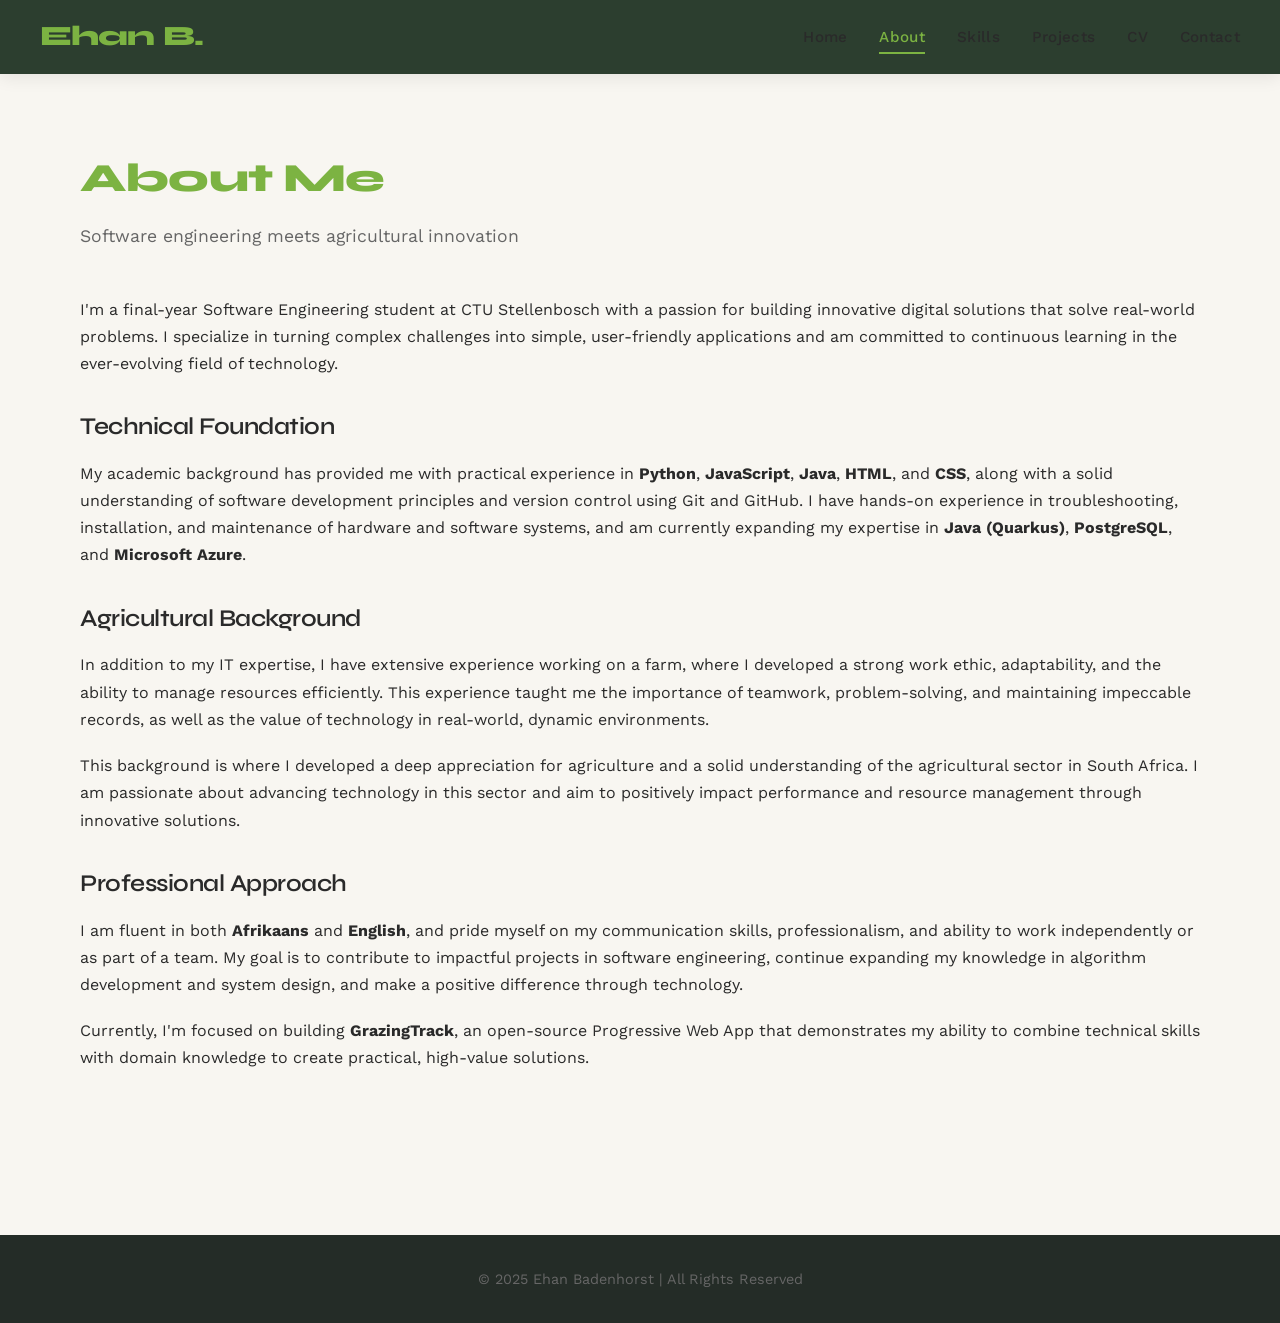
==== about.html @ 73010ee7 "Add files via upload" ====
<!DOCTYPE html>
<html lang="en">

<head>
    <meta charset="UTF-8">
    <meta name="viewport" content="width=device-width, initial-scale=1.0">
    <title>About | Ehan Badenhorst</title>
    <link rel="stylesheet" href="style.css">
</head>

<body>
    <nav>
        <h1>Ehan B.</h1>
        <ul>
            <li><a href="home.html">Home</a></li>
            <li><a href="about.html" class="active">About</a></li>
            <li><a href="skills.html">Skills</a></li>
            <li><a href="projects.html">Projects</a></li>
            <li><a href="cv.html">CV</a></li>
            <li><a href="contact.html">Contact</a></li>
        </ul>
    </nav>

    <section>
        <h2>About Me</h2>
        <p class="section-subtitle">Software engineering meets agricultural innovation</p>

        <p>
            I'm a final-year Software Engineering student at CTU Stellenbosch with a passion for building innovative digital solutions that solve real-world problems. I specialize in turning complex challenges into simple, user-friendly applications and am committed
            to continuous learning in the ever-evolving field of technology.
        </p>

        <h3>Technical Foundation</h3>
        <p>
            My academic background has provided me with practical experience in <strong>Python</strong>, <strong>JavaScript</strong>, <strong>Java</strong>, <strong>HTML</strong>, and <strong>CSS</strong>, along with a solid understanding of software
            development principles and version control using Git and GitHub. I have hands-on experience in troubleshooting, installation, and maintenance of hardware and software systems, and am currently expanding my expertise in <strong>Java (Quarkus)</strong>,
            <strong>PostgreSQL</strong>, and <strong>Microsoft Azure</strong>.
        </p>

        <h3>Agricultural Background</h3>
        <p>
            In addition to my IT expertise, I have extensive experience working on a farm, where I developed a strong work ethic, adaptability, and the ability to manage resources efficiently. This experience taught me the importance of teamwork, problem-solving,
            and maintaining impeccable records, as well as the value of technology in real-world, dynamic environments.
        </p>

        <p>
            This background is where I developed a deep appreciation for agriculture and a solid understanding of the agricultural sector in South Africa. I am passionate about advancing technology in this sector and aim to positively impact performance and resource
            management through innovative solutions.
        </p>

        <h3>Professional Approach</h3>
        <p>
            I am fluent in both <strong>Afrikaans</strong> and <strong>English</strong>, and pride myself on my communication skills, professionalism, and ability to work independently or as part of a team. My goal is to contribute to impactful projects
            in software engineering, continue expanding my knowledge in algorithm development and system design, and make a positive difference through technology.
        </p>

        <p>
            Currently, I'm focused on building <strong>GrazingTrack</strong>, an open-source Progressive Web App that demonstrates my ability to combine technical skills with domain knowledge to create practical, high-value solutions.
        </p>
    </section>

    <footer>
        &copy; 2025 Ehan Badenhorst | All Rights Reserved
    </footer>
    <script src="features.js"></script>
</body>

</html>
---- style.css ----
/* Import Distinctive Google Fonts */

@import url('https://fonts.googleapis.com/css2?family=Syne:wght@400;600;700;800&family=Work+Sans:wght@300;400;500;600&display=swap');

/* -------------------------
   Theme variables - Enhanced
   ------------------------- */

:root {
    /* Light Theme - Agricultural/Earthy Sophistication */
    --bg-color: #f8f6f1;
    --bg-secondary: #ebe8df;
    --text-color: #2a2a2a;
    --text-muted: #666666;
    --accent-color: #7cb342;
    --accent-hover: #689f38;
    --accent-light: #aed581;
    --card-bg: #ffffff;
    --card-border: #e0ddd4;
    --nav-bg: #2c3e2f;
    --footer-bg: #242c27;
    --shadow-sm: 0 2px 8px rgba(0, 0, 0, 0.06);
    --shadow-md: 0 4px 16px rgba(0, 0, 0, 0.08);
    --shadow-lg: 0 8px 32px rgba(0, 0, 0, 0.12);
    --transition-speed: 0.3s;
    --border-radius: 12px;
}


/* Dark Mode Variables */

body.dark-theme {
    --bg-color: #0f1410;
    --bg-secondary: #1a1f1c;
    --text-color: #e8e8e8;
    --text-muted: #a0a0a0;
    --accent-color: #7cb342;
    --accent-hover: #8bc34a;
    --accent-light: #558b2f;
    --card-bg: #1e251f;
    --card-border: #2a332c;
    --nav-bg: #131713;
    --footer-bg: #0d0f0d;
    --shadow-sm: 0 2px 8px rgba(0, 0, 0, 0.3);
    --shadow-md: 0 4px 16px rgba(0, 0, 0, 0.4);
    --shadow-lg: 0 8px 32px rgba(0, 0, 0, 0.5);
}


/* -------------------------
   Base layout
   ------------------------- */

* {
    margin: 0;
    padding: 0;
    box-sizing: border-box;
}

body {
    background-color: var(--bg-color);
    color: var(--text-color);
    line-height: 1.7;
    font-family: 'Work Sans', -apple-system, BlinkMacSystemFont, sans-serif;
    transition: background-color var(--transition-speed) ease, color var(--transition-speed) ease;
    overflow-x: hidden;
    font-size: 16px;
    -webkit-font-smoothing: antialiased;
    -moz-osx-font-smoothing: grayscale;
}


/* -------------------------
   Typography Hierarchy
   ------------------------- */

h1,
h2,
h3,
h4,
h5,
h6 {
    font-family: 'Syne', sans-serif;
    font-weight: 700;
    line-height: 1.2;
    letter-spacing: -0.02em;
}

h2 {
    color: var(--accent-color);
    margin-bottom: 0.5em;
    font-size: 2.5rem;
    font-weight: 800;
}

h3 {
    color: var(--text-color);
    margin-bottom: 0.75em;
    margin-top: 1.5em;
    font-size: 1.5rem;
    font-weight: 600;
}

.section-subtitle {
    color: var(--text-muted);
    font-size: 1.1rem;
    margin-bottom: 2.5em;
    font-weight: 400;
}


/* -------------------------
   Navbar - Desktop
   ------------------------- */

nav {
    background: var(--nav-bg);
    padding: 1.25rem 2.5rem;
    display: flex;
    justify-content: space-between;
    align-items: center;
    position: sticky;
    top: 0;
    z-index: 1000;
    transition: all var(--transition-speed) ease;
    box-shadow: var(--shadow-md);
    backdrop-filter: blur(10px);
}

nav h1 {
    color: var(--accent-color);
    font-size: 1.75rem;
    font-weight: 800;
    animation: slideInLeft 0.6s ease;
    letter-spacing: -0.03em;
}

nav ul {
    list-style: none;
    display: flex;
    gap: 2rem;
    animation: slideInRight 0.6s ease;
}

nav ul li a {
    color: var(--text-color);
    text-decoration: none;
    font-weight: 500;
    position: relative;
    transition: color var(--transition-speed) ease;
    padding: 0.5rem 0;
    font-size: 0.95rem;
    letter-spacing: 0.02em;
}

nav ul li a::after {
    content: '';
    position: absolute;
    bottom: 0;
    left: 50%;
    width: 0;
    height: 2px;
    background: var(--accent-color);
    transition: width 0.3s ease, left 0.3s ease;
}

nav ul li a:hover::after,
nav ul li a.active::after {
    width: 100%;
    left: 0;
}

nav ul li a:hover,
nav ul li a.active {
    color: var(--accent-color);
}


/* -------------------------
   Mobile Nav Scroll Hide
   ------------------------- */

nav {
    transition: transform 0.3s ease, opacity 0.3s ease, background var(--transition-speed) ease;
}

nav.nav-hidden {
    transform: translateY(-100%);
    opacity: 0;
    pointer-events: none;
}

@media (min-width: 769px) {
    nav.nav-hidden {
        transform: translateY(0);
        opacity: 1;
        pointer-events: all;
    }
}


/* -------------------------
   Theme Toggle Button
   ------------------------- */

.theme-toggle {
    background: var(--accent-color);
    color: white;
    border: none;
    padding: 0.65rem 1.25rem;
    border-radius: 50px;
    cursor: pointer;
    font-weight: 600;
    transition: all var(--transition-speed) ease;
    margin-left: 2rem;
    display: flex;
    align-items: center;
    gap: 0.5rem;
    font-family: 'Work Sans', sans-serif;
    font-size: 0.9rem;
    box-shadow: var(--shadow-sm);
}

.theme-toggle:hover {
    transform: translateY(-2px);
    box-shadow: var(--shadow-md);
    background: var(--accent-hover);
}


/* -------------------------
   Page sections
   ------------------------- */

section {
    padding: 5rem 2.5rem;
    max-width: 1200px;
    margin: auto;
    animation: fadeInUp 0.8s ease;
}

section p {
    margin-bottom: 1.2em;
    animation: fadeIn 0.8s ease;
    color: var(--text-color);
}


/* -------------------------
   Buttons - Enhanced
   ------------------------- */

.btn {
    display: inline-block;
    padding: 0.8rem 1.75rem;
    background: var(--accent-color);
    color: white;
    border-radius: var(--border-radius);
    text-decoration: none;
    transition: all var(--transition-speed) ease;
    margin-right: 0.75rem;
    margin-top: 0.75rem;
    font-weight: 600;
    font-family: 'Work Sans', sans-serif;
    font-size: 0.95rem;
    border: 2px solid transparent;
    box-shadow: var(--shadow-sm);
}

.btn:hover {
    transform: translateY(-3px);
    background: var(--accent-hover);
    box-shadow: var(--shadow-md);
}

.btn-primary {
    background: var(--accent-color);
    color: white;
}

.btn-secondary {
    background: transparent;
    color: var(--accent-color);
    border: 2px solid var(--accent-color);
}

.btn-secondary:hover {
    background: var(--accent-color);
    color: white;
}


/* -------------------------
   Project Filters - Enhanced
   ------------------------- */

.project-filters {
    display: flex;
    gap: 0.75rem;
    flex-wrap: wrap;
    margin-bottom: 3rem;
    animation: fadeIn 0.6s ease;
}

.filter-btn {
    padding: 0.65rem 1.5rem;
    background: var(--card-bg);
    color: var(--text-color);
    border: 2px solid var(--card-border);
    border-radius: 50px;
    cursor: pointer;
    font-weight: 500;
    transition: all var(--transition-speed) ease;
    font-family: 'Work Sans', sans-serif;
    font-size: 0.9rem;
}

.filter-btn:hover {
    border-color: var(--accent-color);
    transform: translateY(-2px);
    box-shadow: var(--shadow-sm);
}

.filter-btn.active {
    background: var(--accent-color);
    color: white;
    border-color: var(--accent-color);
}


/* -------------------------
   Project Cards - Premium Design
   ------------------------- */

.projects {
    display: grid;
    grid-template-columns: repeat(auto-fit, minmax(320px, 1fr));
    gap: 2rem;
}

.card {
    background: var(--card-bg);
    padding: 2rem;
    border-radius: var(--border-radius);
    transition: all var(--transition-speed) ease;
    animation: fadeInUp 0.6s ease;
    animation-fill-mode: both;
    border: 1px solid var(--card-border);
    box-shadow: var(--shadow-sm);
    position: relative;
    overflow: hidden;
}

.card::before {
    content: '';
    position: absolute;
    top: 0;
    left: 0;
    width: 100%;
    height: 4px;
    background: linear-gradient(90deg, var(--accent-color), var(--accent-light));
    transform: scaleX(0);
    transform-origin: left;
    transition: transform var(--transition-speed) ease;
}

.card:hover::before {
    transform: scaleX(1);
}

.card:nth-child(1) {
    animation-delay: 0.1s;
}

.card:nth-child(2) {
    animation-delay: 0.2s;
}

.card:nth-child(3) {
    animation-delay: 0.3s;
}

.card:nth-child(4) {
    animation-delay: 0.4s;
}

.card:hover {
    transform: translateY(-8px);
    box-shadow: var(--shadow-lg);
    border-color: var(--accent-color);
}

.card.hidden {
    display: none;
}

.card h3 {
    margin-top: 0.5rem;
    margin-bottom: 0.5rem;
    font-size: 1.5rem;
}

.card p {
    margin-bottom: 0.75rem;
    line-height: 1.6;
}


/* -------------------------
   Featured Project Card
   ------------------------- */

.featured-card {
    grid-column: 1 / -1;
    background: linear-gradient(135deg, var(--card-bg) 0%, var(--bg-secondary) 100%);
    border: 2px solid var(--accent-color);
    padding: 2.5rem;
    box-shadow: var(--shadow-lg);
}

.featured-card::before {
    background: linear-gradient(90deg, var(--accent-color), var(--accent-hover));
    height: 6px;
    transform: scaleX(1);
}

.featured-badge {
    display: inline-block;
    background: var(--accent-color);
    color: white;
    padding: 0.5rem 1rem;
    border-radius: 50px;
    font-size: 0.85rem;
    font-weight: 600;
    margin-bottom: 1rem;
    letter-spacing: 0.05em;
}

.project-subtitle {
    color: var(--text-muted);
    font-size: 1.1rem;
    font-style: italic;
    margin-bottom: 1rem;
}

.tech-stack {
    display: flex;
    flex-wrap: wrap;
    gap: 0.5rem;
    margin: 1.25rem 0;
}

.tech-tag {
    background: var(--bg-secondary);
    color: var(--text-color);
    padding: 0.4rem 0.9rem;
    border-radius: 6px;
    font-size: 0.85rem;
    font-weight: 500;
    border: 1px solid var(--card-border);
}

.key-feature {
    background: var(--bg-secondary);
    padding: 1rem;
    border-radius: 8px;
    border-left: 4px solid var(--accent-color);
    margin: 1.25rem 0;
}

.project-links {
    display: flex;
    gap: 1rem;
    margin-top: 1.5rem;
    flex-wrap: wrap;
}


/* -------------------------
   CV & Profile - Enhanced
   ------------------------- */

.cv-img {
    max-width: 100%;
    height: auto;
    border: 1px solid var(--card-border);
    border-radius: var(--border-radius);
    transition: transform var(--transition-speed) ease;
    box-shadow: var(--shadow-md);
}

.cv-img:hover {
    transform: scale(1.02);
    box-shadow: var(--shadow-lg);
}

.intro-container {
    display: flex;
    align-items: flex-start;
    gap: 3rem;
    flex-wrap: wrap;
    animation: fadeInUp 0.8s ease;
}

.profile-pic {
    width: 240px;
    height: 240px;
    object-fit: cover;
    border-radius: 20px;
    box-shadow: var(--shadow-lg);
    border: 4px solid var(--accent-color);
    background: var(--bg-secondary);
    margin-bottom: 1rem;
    transition: all var(--transition-speed) ease;
    animation: fadeIn 1s ease;
}

.profile-pic:hover {
    transform: scale(1.05) rotate(-2deg);
    box-shadow: var(--shadow-lg);
}

.intro-text {
    flex: 1 1 400px;
    min-width: 300px;
}

.intro-text h2 {
    margin-bottom: 0.5rem;
}


/* -------------------------
   Skills List - Enhanced
   ------------------------- */

section ul {
    list-style: none;
    padding-left: 0;
}

section ul li {
    padding: 1rem 1.25rem;
    margin: 0.75rem 0;
    background: var(--card-bg);
    border-radius: var(--border-radius);
    transition: all var(--transition-speed) ease;
    animation: fadeInLeft 0.6s ease;
    animation-fill-mode: both;
    border-left: 4px solid transparent;
    border: 1px solid var(--card-border);
    box-shadow: var(--shadow-sm);
}

section ul li:nth-child(1) {
    animation-delay: 0.1s;
}

section ul li:nth-child(2) {
    animation-delay: 0.15s;
}

section ul li:nth-child(3) {
    animation-delay: 0.2s;
}

section ul li:nth-child(4) {
    animation-delay: 0.25s;
}

section ul li:nth-child(5) {
    animation-delay: 0.3s;
}

section ul li:hover {
    transform: translateX(10px);
    border-left-color: var(--accent-color);
    box-shadow: var(--shadow-md);
}


/* -------------------------
   Contact Page Styles
   ------------------------- */

.contact-info {
    background: var(--card-bg);
    padding: 2rem;
    border-radius: var(--border-radius);
    margin-bottom: 2rem;
    border: 1px solid var(--card-border);
    box-shadow: var(--shadow-sm);
}

.contact-info p {
    margin-bottom: 1rem;
    font-size: 1.05rem;
}

.contact-info a {
    color: var(--accent-color);
    text-decoration: none;
    transition: color var(--transition-speed) ease;
}

.contact-info a:hover {
    color: var(--accent-hover);
    text-decoration: underline;
}

.contact-form {
    background: var(--card-bg);
    padding: 2.5rem;
    border-radius: var(--border-radius);
    box-shadow: var(--shadow-md);
    max-width: 600px;
    margin: 0 auto;
    border: 1px solid var(--card-border);
}

.contact-form input[type="text"],
.contact-form input[type="email"],
.contact-form textarea {
    width: 100%;
    padding: 1rem;
    margin-bottom: 1.25rem;
    border: 2px solid var(--card-border);
    border-radius: 8px;
    font-size: 1rem;
    font-family: 'Work Sans', sans-serif;
    background: var(--bg-color);
    color: var(--text-color);
    transition: border-color var(--transition-speed) ease, box-shadow var(--transition-speed) ease;
    box-sizing: border-box;
}

.contact-form input[type="text"]:focus,
.contact-form input[type="email"]:focus,
.contact-form textarea:focus {
    border-color: var(--accent-color);
    outline: none;
    box-shadow: 0 0 0 3px rgba(124, 179, 66, 0.1);
}

.contact-form textarea {
    min-height: 150px;
    resize: vertical;
}

.contact-form button.btn {
    width: 100%;
    margin: 0;
    padding: 1rem;
    font-size: 1.05rem;
    cursor: pointer;
}


/* -------------------------
   Footer - Enhanced
   ------------------------- */

footer {
    text-align: center;
    padding: 2rem;
    background: var(--footer-bg);
    margin-top: 4rem;
    font-size: 0.9rem;
    transition: background var(--transition-speed) ease;
    color: var(--text-muted);
}


/* -------------------------
   Animations
   ------------------------- */

@keyframes fadeIn {
    from {
        opacity: 0;
    }
    to {
        opacity: 1;
    }
}

@keyframes fadeInUp {
    from {
        opacity: 0;
        transform: translateY(30px);
    }
    to {
        opacity: 1;
        transform: translateY(0);
    }
}

@keyframes fadeInLeft {
    from {
        opacity: 0;
        transform: translateX(-20px);
    }
    to {
        opacity: 1;
        transform: translateX(0);
    }
}

@keyframes slideInLeft {
    from {
        opacity: 0;
        transform: translateX(-50px);
    }
    to {
        opacity: 1;
        transform: translateX(0);
    }
}

@keyframes slideInRight {
    from {
        opacity: 0;
        transform: translateX(50px);
    }
    to {
        opacity: 1;
        transform: translateX(0);
    }
}

.scroll-reveal {
    opacity: 0;
    transform: translateY(30px);
    transition: opacity 0.6s ease, transform 0.6s ease;
}

.scroll-reveal.revealed {
    opacity: 1;
    transform: translateY(0);
}


/* -------------------------
   MOBILE RESPONSIVE
   ------------------------- */

@media (max-width: 768px) {
    /* Typography adjustments */
    h2 {
        font-size: 2rem;
    }
    h3 {
        font-size: 1.3rem;
    }
    /* Navigation - Stack vertically, compact */
    nav {
        flex-direction: column;
        gap: 1rem;
        padding: 1rem 1.5rem;
    }
    nav h1 {
        font-size: 1.5rem;
    }
    nav ul {
        flex-direction: column;
        gap: 0.5rem;
        text-align: center;
        width: 100%;
    }
    nav ul li a {
        font-size: 0.9rem;
        padding: 0.65rem 1rem;
        display: block;
    }
    .theme-toggle {
        margin-left: 0;
        font-size: 0.85rem;
        padding: 0.6rem 1.2rem;
    }
    /* Content adjustments */
    section {
        padding: 3rem 1.5rem;
    }
    .intro-container {
        flex-direction: column;
        align-items: center;
        text-align: center;
        gap: 2rem;
    }
    .profile-pic {
        width: 200px;
        height: 200px;
        margin-bottom: 1.5rem;
    }
    .intro-text {
        min-width: 0;
    }
    /* Project filters wrap better */
    .project-filters {
        justify-content: center;
        gap: 0.5rem;
    }
    .filter-btn {
        font-size: 0.85rem;
        padding: 0.5rem 1rem;
    }
    /* Cards full width on small screens */
    .projects {
        grid-template-columns: 1fr;
        gap: 1.5rem;
    }
    .featured-card {
        padding: 1.75rem;
    }
    .tech-stack {
        gap: 0.4rem;
    }
    .tech-tag {
        font-size: 0.8rem;
        padding: 0.35rem 0.75rem;
    }
    /* Buttons stack better */
    .btn {
        display: block;
        margin: 0.5rem auto;
        text-align: center;
        max-width: 280px;
    }
    .project-links {
        flex-direction: column;
        gap: 0.5rem;
    }
    .project-links .btn {
        width: 100%;
        max-width: none;
    }
}


/* Extra small screens */

@media (max-width: 480px) {
    h2 {
        font-size: 1.75rem;
    }
    nav h1 {
        font-size: 1.3rem;
    }
    nav ul li a {
        font-size: 0.85rem;
        padding: 0.5rem 0.75rem;
    }
    .theme-toggle {
        font-size: 0.8rem;
        padding: 0.5rem 1rem;
    }
    .profile-pic {
        width: 170px;
        height: 170px;
    }
    section {
        padding: 2.5rem 1.25rem;
    }
    .card {
        padding: 1.5rem;
    }
    .featured-card {
        padding: 1.5rem;
    }
}
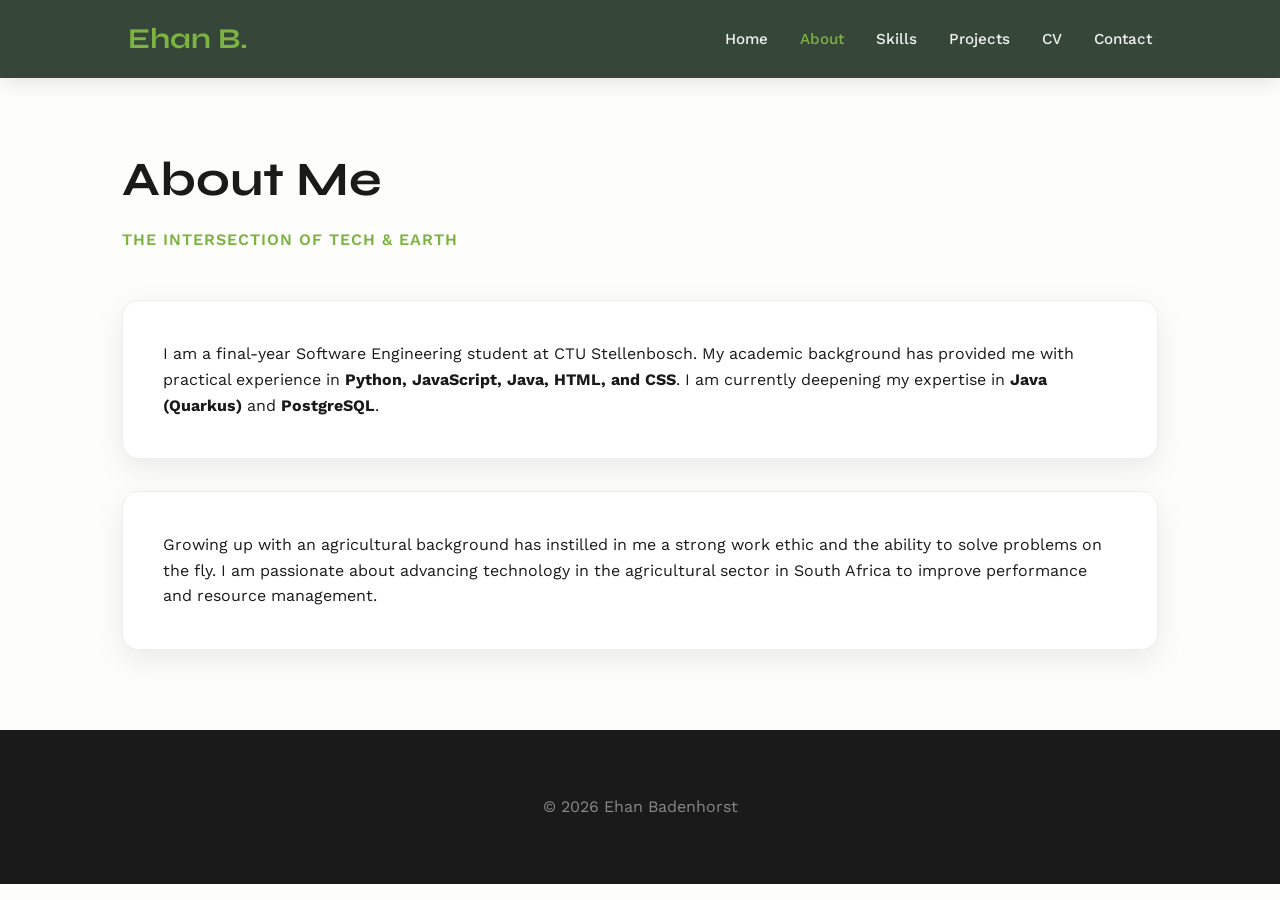
==== commit 4958b353: "Fixing contact pedge and css" ====
--- a/about.html
+++ b/about.html
@@ -23,46 +23,21 @@
 
     <section>
         <h2>About Me</h2>
-        <p class="section-subtitle">Software engineering meets agricultural innovation</p>
+        <span class="section-subtitle">The Intersection of Tech & Earth</span>
 
-        <p>
-            I'm a final-year Software Engineering student at CTU Stellenbosch with a passion for building innovative digital solutions that solve real-world problems. I specialize in turning complex challenges into simple, user-friendly applications and am committed
-            to continuous learning in the ever-evolving field of technology.
-        </p>
+        <div class="card" style="margin-bottom: 2rem;">
+            <p>I am a final-year Software Engineering student at CTU Stellenbosch. My academic background has provided me with practical experience in <strong>Python, JavaScript, Java, HTML, and CSS</strong>. I am currently deepening my expertise in <strong>Java (Quarkus)</strong>                and <strong>PostgreSQL</strong>.</p>
+        </div>
 
-        <h3>Technical Foundation</h3>
-        <p>
-            My academic background has provided me with practical experience in <strong>Python</strong>, <strong>JavaScript</strong>, <strong>Java</strong>, <strong>HTML</strong>, and <strong>CSS</strong>, along with a solid understanding of software
-            development principles and version control using Git and GitHub. I have hands-on experience in troubleshooting, installation, and maintenance of hardware and software systems, and am currently expanding my expertise in <strong>Java (Quarkus)</strong>,
-            <strong>PostgreSQL</strong>, and <strong>Microsoft Azure</strong>.
-        </p>
-
-        <h3>Agricultural Background</h3>
-        <p>
-            In addition to my IT expertise, I have extensive experience working on a farm, where I developed a strong work ethic, adaptability, and the ability to manage resources efficiently. This experience taught me the importance of teamwork, problem-solving,
-            and maintaining impeccable records, as well as the value of technology in real-world, dynamic environments.
-        </p>
-
-        <p>
-            This background is where I developed a deep appreciation for agriculture and a solid understanding of the agricultural sector in South Africa. I am passionate about advancing technology in this sector and aim to positively impact performance and resource
-            management through innovative solutions.
-        </p>
-
-        <h3>Professional Approach</h3>
-        <p>
-            I am fluent in both <strong>Afrikaans</strong> and <strong>English</strong>, and pride myself on my communication skills, professionalism, and ability to work independently or as part of a team. My goal is to contribute to impactful projects
-            in software engineering, continue expanding my knowledge in algorithm development and system design, and make a positive difference through technology.
-        </p>
-
-        <p>
-            Currently, I'm focused on building <strong>GrazingTrack</strong>, an open-source Progressive Web App that demonstrates my ability to combine technical skills with domain knowledge to create practical, high-value solutions.
-        </p>
+        <div class="card">
+            <p>Growing up with an agricultural background has instilled in me a strong work ethic and the ability to solve problems on the fly. I am passionate about advancing technology in the agricultural sector in South Africa to improve performance and
+                resource management.</p>
+        </div>
     </section>
 
     <footer>
-        &copy; 2025 Ehan Badenhorst | All Rights Reserved
+        &copy; 2026 Ehan Badenhorst
     </footer>
-    <script src="features.js"></script>
 </body>
 
 </html>
--- a/style.css
+++ b/style.css
@@ -1,55 +1,16 @@
-/* Import Distinctive Google Fonts */
-
-@import url('https://fonts.googleapis.com/css2?family=Syne:wght@400;600;700;800&family=Work+Sans:wght@300;400;500;600&display=swap');
-
-/* -------------------------
-   Theme variables - Enhanced
-   ------------------------- */
-
+/* Ehan Badenhorst - Premium Portfolio Styling */
+
+@import url('https://fonts.googleapis.com/css2?family=Syne:wght@600;800&family=Work+Sans:wght@300;400;500&display=swap');
 :root {
-    /* Light Theme - Agricultural/Earthy Sophistication */
-    --bg-color: #f8f6f1;
-    --bg-secondary: #ebe8df;
-    --text-color: #2a2a2a;
-    --text-muted: #666666;
-    --accent-color: #7cb342;
-    --accent-hover: #689f38;
-    --accent-light: #aed581;
-    --card-bg: #ffffff;
-    --card-border: #e0ddd4;
-    --nav-bg: #2c3e2f;
-    --footer-bg: #242c27;
-    --shadow-sm: 0 2px 8px rgba(0, 0, 0, 0.06);
-    --shadow-md: 0 4px 16px rgba(0, 0, 0, 0.08);
-    --shadow-lg: 0 8px 32px rgba(0, 0, 0, 0.12);
-    --transition-speed: 0.3s;
-    --border-radius: 12px;
-}
-
-
-/* Dark Mode Variables */
-
-body.dark-theme {
-    --bg-color: #0f1410;
-    --bg-secondary: #1a1f1c;
-    --text-color: #e8e8e8;
-    --text-muted: #a0a0a0;
-    --accent-color: #7cb342;
-    --accent-hover: #8bc34a;
-    --accent-light: #558b2f;
-    --card-bg: #1e251f;
-    --card-border: #2a332c;
-    --nav-bg: #131713;
-    --footer-bg: #0d0f0d;
-    --shadow-sm: 0 2px 8px rgba(0, 0, 0, 0.3);
-    --shadow-md: 0 4px 16px rgba(0, 0, 0, 0.4);
-    --shadow-lg: 0 8px 32px rgba(0, 0, 0, 0.5);
-}
-
-
-/* -------------------------
-   Base layout
-   ------------------------- */
+    --primary: #7cb342;
+    --primary-dark: #558b2f;
+    --bg-light: #fdfdfb;
+    --text-main: #1a1a1a;
+    --text-muted: #5f6368;
+    --glass-nav: rgba(44, 62, 47, 0.95);
+    --card-shadow: 0 10px 30px rgba(0, 0, 0, 0.08);
+    --radius: 16px;
+}
 
 * {
     margin: 0;
@@ -58,564 +19,245 @@
 }
 
 body {
-    background-color: var(--bg-color);
-    color: var(--text-color);
-    line-height: 1.7;
-    font-family: 'Work Sans', -apple-system, BlinkMacSystemFont, sans-serif;
-    transition: background-color var(--transition-speed) ease, color var(--transition-speed) ease;
+    font-family: 'Work Sans', sans-serif;
+    background-color: var(--bg-light);
+    color: var(--text-main);
+    line-height: 1.6;
     overflow-x: hidden;
-    font-size: 16px;
-    -webkit-font-smoothing: antialiased;
-    -moz-osx-font-smoothing: grayscale;
-}
-
-
-/* -------------------------
-   Typography Hierarchy
-   ------------------------- */
-
-h1,
-h2,
-h3,
-h4,
-h5,
-h6 {
-    font-family: 'Syne', sans-serif;
-    font-weight: 700;
-    line-height: 1.2;
-    letter-spacing: -0.02em;
-}
-
-h2 {
-    color: var(--accent-color);
-    margin-bottom: 0.5em;
-    font-size: 2.5rem;
-    font-weight: 800;
-}
-
-h3 {
-    color: var(--text-color);
-    margin-bottom: 0.75em;
-    margin-top: 1.5em;
-    font-size: 1.5rem;
-    font-weight: 600;
-}
-
-.section-subtitle {
-    color: var(--text-muted);
-    font-size: 1.1rem;
-    margin-bottom: 2.5em;
-    font-weight: 400;
-}
-
-
-/* -------------------------
-   Navbar - Desktop
-   ------------------------- */
+}
+
+
+/* Glassmorphism Navigation */
 
 nav {
-    background: var(--nav-bg);
-    padding: 1.25rem 2.5rem;
+    background: var(--glass-nav);
+    backdrop-filter: blur(10px);
+    padding: 1rem 10%;
     display: flex;
     justify-content: space-between;
     align-items: center;
     position: sticky;
     top: 0;
     z-index: 1000;
-    transition: all var(--transition-speed) ease;
-    box-shadow: var(--shadow-md);
-    backdrop-filter: blur(10px);
+    box-shadow: 0 4px 20px rgba(0, 0, 0, 0.1);
 }
 
 nav h1 {
-    color: var(--accent-color);
-    font-size: 1.75rem;
-    font-weight: 800;
-    animation: slideInLeft 0.6s ease;
-    letter-spacing: -0.03em;
+    color: var(--primary);
+    font-family: 'Syne';
+    font-size: 1.8rem;
 }
 
 nav ul {
+    display: flex;
     list-style: none;
-    display: flex;
     gap: 2rem;
-    animation: slideInRight 0.6s ease;
 }
 
 nav ul li a {
-    color: var(--text-color);
+    color: #f1f1f1;
     text-decoration: none;
     font-weight: 500;
-    position: relative;
-    transition: color var(--transition-speed) ease;
-    padding: 0.5rem 0;
     font-size: 0.95rem;
-    letter-spacing: 0.02em;
-}
-
-nav ul li a::after {
-    content: '';
-    position: absolute;
-    bottom: 0;
-    left: 50%;
-    width: 0;
-    height: 2px;
-    background: var(--accent-color);
-    transition: width 0.3s ease, left 0.3s ease;
-}
-
-nav ul li a:hover::after,
-nav ul li a.active::after {
-    width: 100%;
-    left: 0;
+    transition: color 0.3s;
 }
 
 nav ul li a:hover,
 nav ul li a.active {
-    color: var(--accent-color);
-}
-
-
-/* -------------------------
-   Mobile Nav Scroll Hide
-   ------------------------- */
-
-nav {
-    transition: transform 0.3s ease, opacity 0.3s ease, background var(--transition-speed) ease;
-}
-
-nav.nav-hidden {
-    transform: translateY(-100%);
-    opacity: 0;
-    pointer-events: none;
-}
-
-@media (min-width: 769px) {
-    nav.nav-hidden {
-        transform: translateY(0);
-        opacity: 1;
-        pointer-events: all;
-    }
-}
-
-
-/* -------------------------
-   Theme Toggle Button
-   ------------------------- */
-
-.theme-toggle {
-    background: var(--accent-color);
+    color: var(--primary);
+}
+
+
+/* Main Section Layout */
+
+section {
+    max-width: 1100px;
+    margin: 4rem auto;
+    padding: 0 2rem;
+}
+
+h2 {
+    font-family: 'Syne';
+    font-size: 3rem;
+    margin-bottom: 0.5rem;
+    color: var(--text-main);
+}
+
+.section-subtitle {
+    color: var(--primary);
+    font-weight: 600;
+    text-transform: uppercase;
+    letter-spacing: 1px;
+    margin-bottom: 3rem;
+    display: block;
+}
+
+
+/* Intro / Profile Section */
+
+.intro-container {
+    display: grid;
+    grid-template-columns: 1fr 2fr;
+    gap: 4rem;
+    align-items: center;
+}
+
+.profile-pic {
+    width: 100%;
+    max-width: 320px;
+    border-radius: var(--radius);
+    box-shadow: var(--card-shadow);
+    border: 5px solid white;
+    transform: rotate(-2deg);
+    transition: 0.5s;
+}
+
+.profile-pic:hover {
+    transform: rotate(0deg) scale(1.02);
+}
+
+
+/* Modern Project Cards */
+
+.projects {
+    display: grid;
+    grid-template-columns: repeat(auto-fit, minmax(300px, 1fr));
+    gap: 2rem;
+}
+
+.card {
+    background: white;
+    padding: 2.5rem;
+    border-radius: var(--radius);
+    box-shadow: var(--card-shadow);
+    border: 1px solid #eee;
+    transition: all 0.4s cubic-bezier(0.175, 0.885, 0.32, 1.275);
+}
+
+.card:hover {
+    transform: translateY(-12px);
+    border-color: var(--primary);
+}
+
+.card h3 {
+    margin-bottom: 1rem;
+    color: var(--text-main);
+}
+
+
+/* List Styles */
+
+ul.skill-list {
+    list-style: none;
+}
+
+ul.skill-list li {
+    background: white;
+    margin-bottom: 1rem;
+    padding: 1.5rem;
+    border-radius: var(--radius);
+    box-shadow: var(--card-shadow);
+    border-left: 5px solid var(--primary);
+}
+
+
+/* Professional Buttons */
+
+.btn {
+    padding: 0.9rem 2rem;
+    border-radius: 50px;
+    text-decoration: none;
+    font-weight: 600;
+    display: inline-block;
+    transition: 0.3s;
+    border: none;
+    cursor: pointer;
+}
+
+.btn-primary {
+    background: var(--primary);
     color: white;
-    border: none;
-    padding: 0.65rem 1.25rem;
-    border-radius: 50px;
-    cursor: pointer;
-    font-weight: 600;
-    transition: all var(--transition-speed) ease;
-    margin-left: 2rem;
-    display: flex;
-    align-items: center;
-    gap: 0.5rem;
-    font-family: 'Work Sans', sans-serif;
-    font-size: 0.9rem;
-    box-shadow: var(--shadow-sm);
-}
-
-.theme-toggle:hover {
-    transform: translateY(-2px);
-    box-shadow: var(--shadow-md);
-    background: var(--accent-hover);
-}
-
-
-/* -------------------------
-   Page sections
-   ------------------------- */
-
-section {
-    padding: 5rem 2.5rem;
-    max-width: 1200px;
-    margin: auto;
-    animation: fadeInUp 0.8s ease;
-}
-
-section p {
-    margin-bottom: 1.2em;
-    animation: fadeIn 0.8s ease;
-    color: var(--text-color);
-}
-
-
-/* -------------------------
-   Buttons - Enhanced
-   ------------------------- */
-
-.btn {
-    display: inline-block;
-    padding: 0.8rem 1.75rem;
-    background: var(--accent-color);
-    color: white;
-    border-radius: var(--border-radius);
-    text-decoration: none;
-    transition: all var(--transition-speed) ease;
-    margin-right: 0.75rem;
-    margin-top: 0.75rem;
-    font-weight: 600;
-    font-family: 'Work Sans', sans-serif;
-    font-size: 0.95rem;
-    border: 2px solid transparent;
-    box-shadow: var(--shadow-sm);
-}
-
-.btn:hover {
-    transform: translateY(-3px);
-    background: var(--accent-hover);
-    box-shadow: var(--shadow-md);
-}
-
-.btn-primary {
-    background: var(--accent-color);
-    color: white;
+}
+
+.btn-primary:hover {
+    background: var(--primary-dark);
+    box-shadow: 0 8px 20px rgba(124, 179, 66, 0.3);
 }
 
 .btn-secondary {
     background: transparent;
-    color: var(--accent-color);
-    border: 2px solid var(--accent-color);
+    color: var(--primary);
+    border: 2px solid var(--primary);
+    margin-left: 10px;
 }
 
 .btn-secondary:hover {
-    background: var(--accent-color);
+    background: var(--primary);
     color: white;
 }
 
 
-/* -------------------------
-   Project Filters - Enhanced
-   ------------------------- */
-
-.project-filters {
-    display: flex;
-    gap: 0.75rem;
-    flex-wrap: wrap;
-    margin-bottom: 3rem;
-    animation: fadeIn 0.6s ease;
-}
-
-.filter-btn {
-    padding: 0.65rem 1.5rem;
-    background: var(--card-bg);
-    color: var(--text-color);
-    border: 2px solid var(--card-border);
-    border-radius: 50px;
-    cursor: pointer;
-    font-weight: 500;
-    transition: all var(--transition-speed) ease;
-    font-family: 'Work Sans', sans-serif;
-    font-size: 0.9rem;
-}
-
-.filter-btn:hover {
-    border-color: var(--accent-color);
-    transform: translateY(-2px);
-    box-shadow: var(--shadow-sm);
-}
-
-.filter-btn.active {
-    background: var(--accent-color);
-    color: white;
-    border-color: var(--accent-color);
-}
-
-
-/* -------------------------
-   Project Cards - Premium Design
-   ------------------------- */
-
-.projects {
-    display: grid;
-    grid-template-columns: repeat(auto-fit, minmax(320px, 1fr));
-    gap: 2rem;
-}
-
-.card {
-    background: var(--card-bg);
-    padding: 2rem;
-    border-radius: var(--border-radius);
-    transition: all var(--transition-speed) ease;
-    animation: fadeInUp 0.6s ease;
-    animation-fill-mode: both;
-    border: 1px solid var(--card-border);
-    box-shadow: var(--shadow-sm);
-    position: relative;
-    overflow: hidden;
-}
-
-.card::before {
-    content: '';
-    position: absolute;
-    top: 0;
-    left: 0;
+/* CV Image Styling */
+
+.cv-container {
+    text-align: center;
+}
+
+.cv-img {
     width: 100%;
-    height: 4px;
-    background: linear-gradient(90deg, var(--accent-color), var(--accent-light));
-    transform: scaleX(0);
-    transform-origin: left;
-    transition: transform var(--transition-speed) ease;
-}
-
-.card:hover::before {
-    transform: scaleX(1);
-}
-
-.card:nth-child(1) {
-    animation-delay: 0.1s;
-}
-
-.card:nth-child(2) {
-    animation-delay: 0.2s;
-}
-
-.card:nth-child(3) {
-    animation-delay: 0.3s;
-}
-
-.card:nth-child(4) {
-    animation-delay: 0.4s;
-}
-
-.card:hover {
-    transform: translateY(-8px);
-    box-shadow: var(--shadow-lg);
-    border-color: var(--accent-color);
-}
-
-.card.hidden {
-    display: none;
-}
-
-.card h3 {
-    margin-top: 0.5rem;
-    margin-bottom: 0.5rem;
-    font-size: 1.5rem;
-}
-
-.card p {
-    margin-bottom: 0.75rem;
-    line-height: 1.6;
-}
-
-
-/* -------------------------
-   Featured Project Card
-   ------------------------- */
-
-.featured-card {
-    grid-column: 1 / -1;
-    background: linear-gradient(135deg, var(--card-bg) 0%, var(--bg-secondary) 100%);
-    border: 2px solid var(--accent-color);
-    padding: 2.5rem;
-    box-shadow: var(--shadow-lg);
-}
-
-.featured-card::before {
-    background: linear-gradient(90deg, var(--accent-color), var(--accent-hover));
-    height: 6px;
-    transform: scaleX(1);
-}
-
-.featured-badge {
-    display: inline-block;
-    background: var(--accent-color);
-    color: white;
-    padding: 0.5rem 1rem;
-    border-radius: 50px;
-    font-size: 0.85rem;
-    font-weight: 600;
-    margin-bottom: 1rem;
-    letter-spacing: 0.05em;
-}
-
-.project-subtitle {
-    color: var(--text-muted);
-    font-size: 1.1rem;
-    font-style: italic;
-    margin-bottom: 1rem;
-}
-
-.tech-stack {
-    display: flex;
-    flex-wrap: wrap;
-    gap: 0.5rem;
-    margin: 1.25rem 0;
-}
-
-.tech-tag {
-    background: var(--bg-secondary);
-    color: var(--text-color);
-    padding: 0.4rem 0.9rem;
-    border-radius: 6px;
-    font-size: 0.85rem;
-    font-weight: 500;
-    border: 1px solid var(--card-border);
-}
-
-.key-feature {
-    background: var(--bg-secondary);
-    padding: 1rem;
+    max-width: 850px;
     border-radius: 8px;
-    border-left: 4px solid var(--accent-color);
-    margin: 1.25rem 0;
-}
-
-.project-links {
-    display: flex;
-    gap: 1rem;
-    margin-top: 1.5rem;
-    flex-wrap: wrap;
-}
-
-
-/* -------------------------
-   CV & Profile - Enhanced
-   ------------------------- */
-
-.cv-img {
-    max-width: 100%;
-    height: auto;
-    border: 1px solid var(--card-border);
-    border-radius: var(--border-radius);
-    transition: transform var(--transition-speed) ease;
-    box-shadow: var(--shadow-md);
-}
-
-.cv-img:hover {
-    transform: scale(1.02);
-    box-shadow: var(--shadow-lg);
-}
-
-.intro-container {
-    display: flex;
-    align-items: flex-start;
-    gap: 3rem;
-    flex-wrap: wrap;
-    animation: fadeInUp 0.8s ease;
-}
-
-.profile-pic {
-    width: 240px;
-    height: 240px;
-    object-fit: cover;
-    border-radius: 20px;
-    box-shadow: var(--shadow-lg);
-    border: 4px solid var(--accent-color);
-    background: var(--bg-secondary);
-    margin-bottom: 1rem;
-    transition: all var(--transition-speed) ease;
-    animation: fadeIn 1s ease;
-}
-
-.profile-pic:hover {
-    transform: scale(1.05) rotate(-2deg);
-    box-shadow: var(--shadow-lg);
-}
-
-.intro-text {
-    flex: 1 1 400px;
+    box-shadow: var(--card-shadow);
+    margin-bottom: 2rem;
+}
+
+
+/* Footer */
+
+footer {
+    text-align: center;
+    padding: 4rem 2rem;
+    background: #1a1a1a;
+    color: #888;
+    margin-top: 5rem;
+}
+
+@media (max-width: 768px) {
+    .intro-container {
+        grid-template-columns: 1fr;
+        text-align: center;
+    }
+    .profile-pic {
+        margin: 0 auto;
+    }
+    nav {
+        padding: 1rem;
+        flex-direction: column;
+        gap: 1rem;
+    }
+    nav ul {
+        gap: 1rem;
+    }
+    h2 {
+        font-size: 2.2rem;
+    }
+    .btn-secondary {
+        margin-left: 0;
+        margin-top: 10px;
+    }
+}
+
+
+/* Contact Page Specific Layout */
+
+.contact-sidebar {
+    flex: 1;
+    min-width: 280px;
+}
+
+.contact-main {
+    flex: 2;
     min-width: 300px;
-}
-
-.intro-text h2 {
-    margin-bottom: 0.5rem;
-}
-
-
-/* -------------------------
-   Skills List - Enhanced
-   ------------------------- */
-
-section ul {
-    list-style: none;
-    padding-left: 0;
-}
-
-section ul li {
-    padding: 1rem 1.25rem;
-    margin: 0.75rem 0;
-    background: var(--card-bg);
-    border-radius: var(--border-radius);
-    transition: all var(--transition-speed) ease;
-    animation: fadeInLeft 0.6s ease;
-    animation-fill-mode: both;
-    border-left: 4px solid transparent;
-    border: 1px solid var(--card-border);
-    box-shadow: var(--shadow-sm);
-}
-
-section ul li:nth-child(1) {
-    animation-delay: 0.1s;
-}
-
-section ul li:nth-child(2) {
-    animation-delay: 0.15s;
-}
-
-section ul li:nth-child(3) {
-    animation-delay: 0.2s;
-}
-
-section ul li:nth-child(4) {
-    animation-delay: 0.25s;
-}
-
-section ul li:nth-child(5) {
-    animation-delay: 0.3s;
-}
-
-section ul li:hover {
-    transform: translateX(10px);
-    border-left-color: var(--accent-color);
-    box-shadow: var(--shadow-md);
-}
-
-
-/* -------------------------
-   Contact Page Styles
-   ------------------------- */
-
-.contact-info {
-    background: var(--card-bg);
-    padding: 2rem;
-    border-radius: var(--border-radius);
-    margin-bottom: 2rem;
-    border: 1px solid var(--card-border);
-    box-shadow: var(--shadow-sm);
-}
-
-.contact-info p {
-    margin-bottom: 1rem;
-    font-size: 1.05rem;
-}
-
-.contact-info a {
-    color: var(--accent-color);
-    text-decoration: none;
-    transition: color var(--transition-speed) ease;
-}
-
-.contact-info a:hover {
-    color: var(--accent-hover);
-    text-decoration: underline;
-}
-
-.contact-form {
-    background: var(--card-bg);
-    padding: 2.5rem;
-    border-radius: var(--border-radius);
-    box-shadow: var(--shadow-md);
-    max-width: 600px;
-    margin: 0 auto;
-    border: 1px solid var(--card-border);
 }
 
 .contact-form input[type="text"],
@@ -624,247 +266,21 @@
     width: 100%;
     padding: 1rem;
     margin-bottom: 1.25rem;
-    border: 2px solid var(--card-border);
+    border: 1px solid #ddd;
     border-radius: 8px;
-    font-size: 1rem;
     font-family: 'Work Sans', sans-serif;
-    background: var(--bg-color);
-    color: var(--text-color);
-    transition: border-color var(--transition-speed) ease, box-shadow var(--transition-speed) ease;
-    box-sizing: border-box;
-}
-
-.contact-form input[type="text"]:focus,
-.contact-form input[type="email"]:focus,
+    transition: border-color 0.3s;
+}
+
+.contact-form input:focus,
 .contact-form textarea:focus {
-    border-color: var(--accent-color);
     outline: none;
+    border-color: var(--primary);
     box-shadow: 0 0 0 3px rgba(124, 179, 66, 0.1);
 }
 
-.contact-form textarea {
-    min-height: 150px;
-    resize: vertical;
-}
-
-.contact-form button.btn {
-    width: 100%;
-    margin: 0;
-    padding: 1rem;
-    font-size: 1.05rem;
-    cursor: pointer;
-}
-
-
-/* -------------------------
-   Footer - Enhanced
-   ------------------------- */
-
-footer {
-    text-align: center;
-    padding: 2rem;
-    background: var(--footer-bg);
-    margin-top: 4rem;
-    font-size: 0.9rem;
-    transition: background var(--transition-speed) ease;
-    color: var(--text-muted);
-}
-
-
-/* -------------------------
-   Animations
-   ------------------------- */
-
-@keyframes fadeIn {
-    from {
-        opacity: 0;
-    }
-    to {
-        opacity: 1;
-    }
-}
-
-@keyframes fadeInUp {
-    from {
-        opacity: 0;
-        transform: translateY(30px);
-    }
-    to {
-        opacity: 1;
-        transform: translateY(0);
-    }
-}
-
-@keyframes fadeInLeft {
-    from {
-        opacity: 0;
-        transform: translateX(-20px);
-    }
-    to {
-        opacity: 1;
-        transform: translateX(0);
-    }
-}
-
-@keyframes slideInLeft {
-    from {
-        opacity: 0;
-        transform: translateX(-50px);
-    }
-    to {
-        opacity: 1;
-        transform: translateX(0);
-    }
-}
-
-@keyframes slideInRight {
-    from {
-        opacity: 0;
-        transform: translateX(50px);
-    }
-    to {
-        opacity: 1;
-        transform: translateX(0);
-    }
-}
-
-.scroll-reveal {
-    opacity: 0;
-    transform: translateY(30px);
-    transition: opacity 0.6s ease, transform 0.6s ease;
-}
-
-.scroll-reveal.revealed {
-    opacity: 1;
-    transform: translateY(0);
-}
-
-
-/* -------------------------
-   MOBILE RESPONSIVE
-   ------------------------- */
-
 @media (max-width: 768px) {
-    /* Typography adjustments */
-    h2 {
-        font-size: 2rem;
-    }
-    h3 {
-        font-size: 1.3rem;
-    }
-    /* Navigation - Stack vertically, compact */
-    nav {
-        flex-direction: column;
-        gap: 1rem;
-        padding: 1rem 1.5rem;
-    }
-    nav h1 {
-        font-size: 1.5rem;
-    }
-    nav ul {
-        flex-direction: column;
-        gap: 0.5rem;
-        text-align: center;
-        width: 100%;
-    }
-    nav ul li a {
-        font-size: 0.9rem;
-        padding: 0.65rem 1rem;
-        display: block;
-    }
-    .theme-toggle {
-        margin-left: 0;
-        font-size: 0.85rem;
-        padding: 0.6rem 1.2rem;
-    }
-    /* Content adjustments */
-    section {
-        padding: 3rem 1.5rem;
-    }
-    .intro-container {
-        flex-direction: column;
-        align-items: center;
-        text-align: center;
-        gap: 2rem;
-    }
-    .profile-pic {
-        width: 200px;
-        height: 200px;
-        margin-bottom: 1.5rem;
-    }
-    .intro-text {
-        min-width: 0;
-    }
-    /* Project filters wrap better */
-    .project-filters {
-        justify-content: center;
-        gap: 0.5rem;
-    }
-    .filter-btn {
-        font-size: 0.85rem;
-        padding: 0.5rem 1rem;
-    }
-    /* Cards full width on small screens */
-    .projects {
-        grid-template-columns: 1fr;
-        gap: 1.5rem;
-    }
-    .featured-card {
-        padding: 1.75rem;
-    }
-    .tech-stack {
-        gap: 0.4rem;
-    }
-    .tech-tag {
-        font-size: 0.8rem;
-        padding: 0.35rem 0.75rem;
-    }
-    /* Buttons stack better */
-    .btn {
-        display: block;
-        margin: 0.5rem auto;
-        text-align: center;
-        max-width: 280px;
-    }
-    .project-links {
-        flex-direction: column;
-        gap: 0.5rem;
-    }
-    .project-links .btn {
-        width: 100%;
-        max-width: none;
-    }
-}
-
-
-/* Extra small screens */
-
-@media (max-width: 480px) {
-    h2 {
-        font-size: 1.75rem;
-    }
-    nav h1 {
-        font-size: 1.3rem;
-    }
-    nav ul li a {
-        font-size: 0.85rem;
-        padding: 0.5rem 0.75rem;
-    }
-    .theme-toggle {
-        font-size: 0.8rem;
-        padding: 0.5rem 1rem;
-    }
-    .profile-pic {
-        width: 170px;
-        height: 170px;
-    }
-    section {
-        padding: 2.5rem 1.25rem;
-    }
-    .card {
-        padding: 1.5rem;
-    }
-    .featured-card {
-        padding: 1.5rem;
+    .contact-form div {
+        grid-template-columns: 1fr !important;
     }
 }
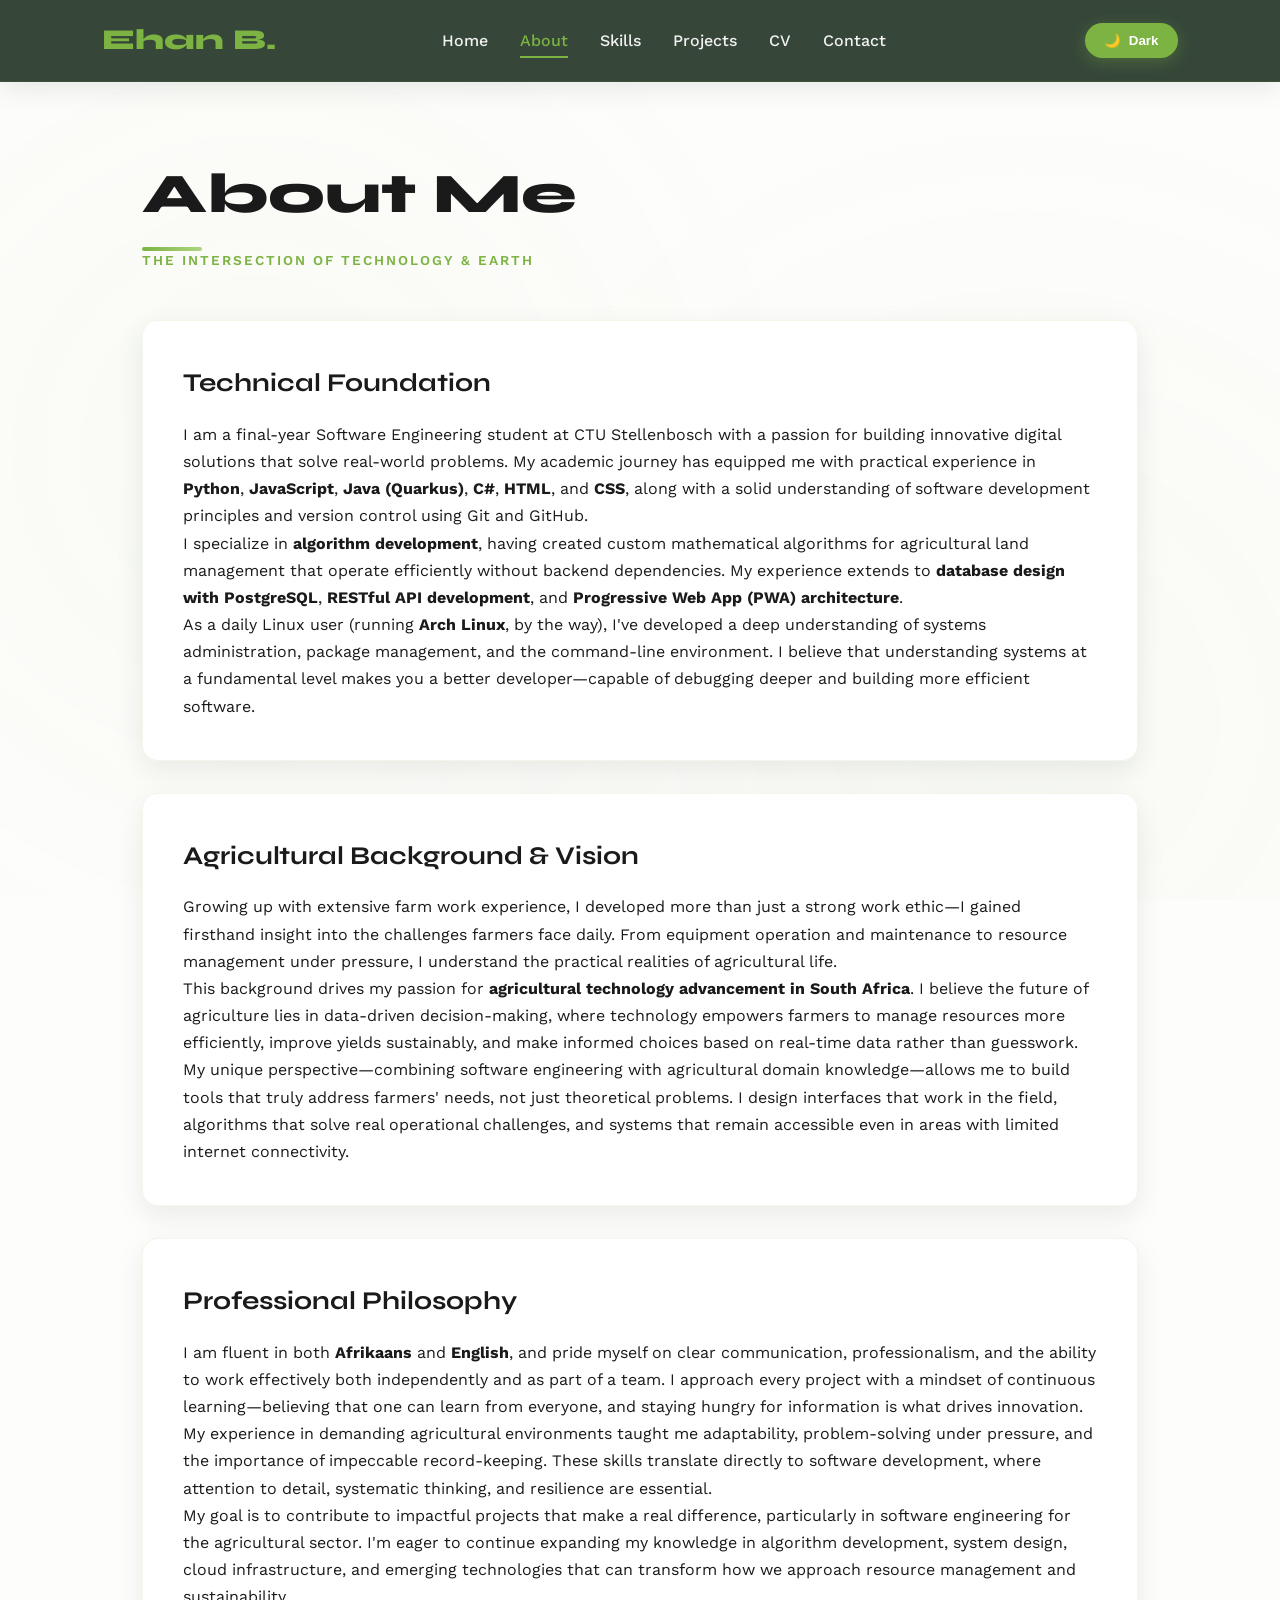
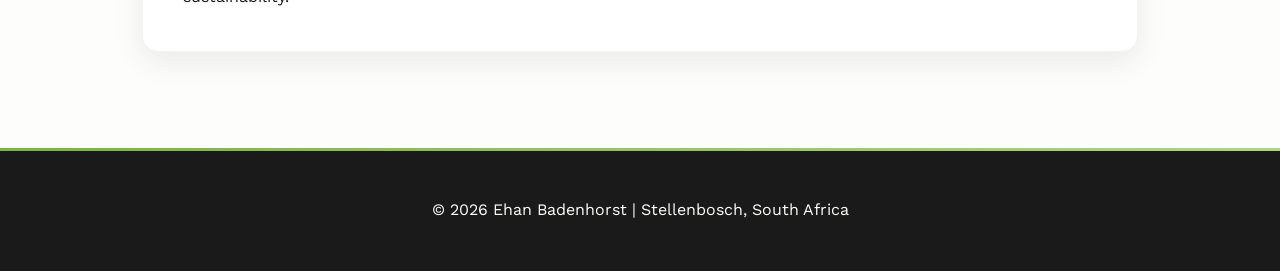
==== commit 5ef4ad5b: "New version with bettse css and Animation" ====
--- a/about.html
+++ b/about.html
@@ -19,25 +19,95 @@
             <li><a href="cv.html">CV</a></li>
             <li><a href="contact.html">Contact</a></li>
         </ul>
+        <button class="theme-toggle" onclick="toggleTheme()">
+            <span class="theme-icon">🌙</span>
+            <span class="theme-text">Dark</span>
+        </button>
     </nav>
 
     <section>
         <h2>About Me</h2>
-        <span class="section-subtitle">The Intersection of Tech & Earth</span>
+        <span class="section-subtitle">The Intersection of Technology & Earth</span>
 
         <div class="card" style="margin-bottom: 2rem;">
-            <p>I am a final-year Software Engineering student at CTU Stellenbosch. My academic background has provided me with practical experience in <strong>Python, JavaScript, Java, HTML, and CSS</strong>. I am currently deepening my expertise in <strong>Java (Quarkus)</strong>                and <strong>PostgreSQL</strong>.</p>
+            <h3 style="margin-top: 0;">Technical Foundation</h3>
+            <p>
+                I am a final-year Software Engineering student at CTU Stellenbosch with a passion for building innovative digital solutions that solve real-world problems. My academic journey has equipped me with practical experience in <strong>Python</strong>,
+                <strong>JavaScript</strong>, <strong>Java (Quarkus)</strong>, <strong>C#</strong>, <strong>HTML</strong>, and <strong>CSS</strong>, along with a solid understanding of software development principles and version control using Git and GitHub.
+            </p>
+            <p>
+                I specialize in <strong>algorithm development</strong>, having created custom mathematical algorithms for agricultural land management that operate efficiently without backend dependencies. My experience extends to <strong>database design with PostgreSQL</strong>,
+                <strong>RESTful API development</strong>, and <strong>Progressive Web App (PWA) architecture</strong>.
+            </p>
+            <p>
+                As a daily Linux user (running <strong>Arch Linux</strong>, by the way), I've developed a deep understanding of systems administration, package management, and the command-line environment. I believe that understanding systems at a fundamental
+                level makes you a better developer—capable of debugging deeper and building more efficient software.
+            </p>
+        </div>
+
+        <div class="card" style="margin-bottom: 2rem;">
+            <h3 style="margin-top: 0;">Agricultural Background & Vision</h3>
+            <p>
+                Growing up with extensive farm work experience, I developed more than just a strong work ethic—I gained firsthand insight into the challenges farmers face daily. From equipment operation and maintenance to resource management under pressure, I understand
+                the practical realities of agricultural life.
+            </p>
+            <p>
+                This background drives my passion for <strong>agricultural technology advancement in South Africa</strong>. I believe the future of agriculture lies in data-driven decision-making, where technology empowers farmers to manage resources
+                more efficiently, improve yields sustainably, and make informed choices based on real-time data rather than guesswork.
+            </p>
+            <p>
+                My unique perspective—combining software engineering with agricultural domain knowledge—allows me to build tools that truly address farmers' needs, not just theoretical problems. I design interfaces that work in the field, algorithms that solve real operational
+                challenges, and systems that remain accessible even in areas with limited internet connectivity.
+            </p>
         </div>
 
         <div class="card">
-            <p>Growing up with an agricultural background has instilled in me a strong work ethic and the ability to solve problems on the fly. I am passionate about advancing technology in the agricultural sector in South Africa to improve performance and
-                resource management.</p>
+            <h3 style="margin-top: 0;">Professional Philosophy</h3>
+            <p>
+                I am fluent in both <strong>Afrikaans</strong> and <strong>English</strong>, and pride myself on clear communication, professionalism, and the ability to work effectively both independently and as part of a team. I approach every project
+                with a mindset of continuous learning—believing that one can learn from everyone, and staying hungry for information is what drives innovation.
+            </p>
+            <p>
+                My experience in demanding agricultural environments taught me adaptability, problem-solving under pressure, and the importance of impeccable record-keeping. These skills translate directly to software development, where attention to detail, systematic
+                thinking, and resilience are essential.
+            </p>
+            <p>
+                My goal is to contribute to impactful projects that make a real difference, particularly in software engineering for the agricultural sector. I'm eager to continue expanding my knowledge in algorithm development, system design, cloud infrastructure, and
+                emerging technologies that can transform how we approach resource management and sustainability.
+            </p>
         </div>
     </section>
 
     <footer>
-        &copy; 2026 Ehan Badenhorst
+        &copy; 2026 Ehan Badenhorst | Stellenbosch, South Africa
     </footer>
+
+    <script src="features.js"></script>
+    <script>
+        window.addEventListener('scroll', function() {
+            const nav = document.querySelector('nav');
+            if (window.scrollY > 50) {
+                nav.classList.add('scrolled');
+            } else {
+                nav.classList.remove('scrolled');
+            }
+        });
+
+        function toggleTheme() {
+            document.body.classList.toggle('dark-theme');
+            const isDark = document.body.classList.contains('dark-theme');
+            document.querySelector('.theme-icon').textContent = isDark ? '☀️' : '🌙';
+            document.querySelector('.theme-text').textContent = isDark ? 'Light' : 'Dark';
+            localStorage.setItem('theme', isDark ? 'dark' : 'light');
+        }
+
+        const savedTheme = localStorage.getItem('theme');
+        if (savedTheme === 'dark') {
+            document.body.classList.add('dark-theme');
+            document.querySelector('.theme-icon').textContent = '☀️';
+            document.querySelector('.theme-text').textContent = 'Light';
+        }
+    </script>
 </body>
 
 </html>
--- a/style.css
+++ b/style.css
@@ -1,15 +1,30 @@
-/* Ehan Badenhorst - Premium Portfolio Styling */
-
-@import url('https://fonts.googleapis.com/css2?family=Syne:wght@600;800&family=Work+Sans:wght@300;400;500&display=swap');
+/* Ehan Badenhorst - Premium Animated Portfolio */
+
+@import url('https://fonts.googleapis.com/css2?family=Syne:wght@600;700;800&family=Work+Sans:wght@300;400;500;600&display=swap');
 :root {
     --primary: #7cb342;
     --primary-dark: #558b2f;
+    --primary-light: #aed581;
     --bg-light: #fdfdfb;
+    --bg-secondary: #f5f5f3;
     --text-main: #1a1a1a;
     --text-muted: #5f6368;
     --glass-nav: rgba(44, 62, 47, 0.95);
+    --card-bg: #ffffff;
     --card-shadow: 0 10px 30px rgba(0, 0, 0, 0.08);
+    --card-shadow-hover: 0 20px 60px rgba(124, 179, 66, 0.15);
     --radius: 16px;
+}
+
+body.dark-theme {
+    --bg-light: #0f1410;
+    --bg-secondary: #1a1f1c;
+    --text-main: #e8e8e8;
+    --text-muted: #a0a0a0;
+    --card-bg: #1e251f;
+    --glass-nav: rgba(19, 23, 19, 0.95);
+    --card-shadow: 0 10px 30px rgba(0, 0, 0, 0.4);
+    --card-shadow-hover: 0 20px 60px rgba(124, 179, 66, 0.25);
 }
 
 * {
@@ -22,30 +37,68 @@
     font-family: 'Work Sans', sans-serif;
     background-color: var(--bg-light);
     color: var(--text-main);
-    line-height: 1.6;
+    line-height: 1.7;
     overflow-x: hidden;
-}
-
-
-/* Glassmorphism Navigation */
+    position: relative;
+    transition: background-color 0.3s ease, color 0.3s ease;
+}
+
+body::before {
+    content: '';
+    position: fixed;
+    top: 0;
+    left: 0;
+    width: 100%;
+    height: 100%;
+    background: radial-gradient(circle at 20% 50%, rgba(124, 179, 66, 0.03) 0%, transparent 50%), radial-gradient(circle at 80% 80%, rgba(124, 179, 66, 0.03) 0%, transparent 50%);
+    pointer-events: none;
+    z-index: 0;
+    animation: backgroundShift 20s ease-in-out infinite;
+}
+
+@keyframes backgroundShift {
+    0%,
+    100% {
+        opacity: 1;
+        transform: scale(1);
+    }
+    50% {
+        opacity: 0.8;
+        transform: scale(1.1);
+    }
+}
 
 nav {
     background: var(--glass-nav);
-    backdrop-filter: blur(10px);
-    padding: 1rem 10%;
+    backdrop-filter: blur(20px) saturate(180%);
+    padding: 1rem 8%;
     display: flex;
     justify-content: space-between;
     align-items: center;
     position: sticky;
     top: 0;
     z-index: 1000;
-    box-shadow: 0 4px 20px rgba(0, 0, 0, 0.1);
+    box-shadow: 0 4px 30px rgba(0, 0, 0, 0.1);
+    border-bottom: 1px solid rgba(124, 179, 66, 0.1);
+    transition: all 0.3s ease;
+}
+
+nav.scrolled {
+    padding: 0.7rem 8%;
+    box-shadow: 0 8px 40px rgba(0, 0, 0, 0.15);
 }
 
 nav h1 {
     color: var(--primary);
-    font-family: 'Syne';
+    font-family: 'Syne', sans-serif;
     font-size: 1.8rem;
+    font-weight: 800;
+    cursor: pointer;
+    transition: transform 0.3s ease;
+}
+
+nav h1:hover {
+    transform: scale(1.05);
 }
 
 nav ul {
@@ -58,8 +111,26 @@
     color: #f1f1f1;
     text-decoration: none;
     font-weight: 500;
-    font-size: 0.95rem;
-    transition: color 0.3s;
+    transition: color 0.3s ease;
+    position: relative;
+    padding: 0.5rem 0;
+}
+
+nav ul li a::before {
+    content: '';
+    position: absolute;
+    bottom: 0;
+    left: 50%;
+    width: 0;
+    height: 2px;
+    background: var(--primary);
+    transition: width 0.3s ease, left 0.3s ease;
+}
+
+nav ul li a:hover::before,
+nav ul li a.active::before {
+    width: 100%;
+    left: 0;
 }
 
 nav ul li a:hover,
@@ -67,220 +138,702 @@
     color: var(--primary);
 }
 
-
-/* Main Section Layout */
+.theme-toggle {
+    background: var(--primary);
+    color: white;
+    border: none;
+    padding: 0.6rem 1.2rem;
+    border-radius: 50px;
+    cursor: pointer;
+    font-weight: 600;
+    transition: all 0.3s ease;
+    margin-left: 2rem;
+    display: flex;
+    align-items: center;
+    gap: 0.5rem;
+    box-shadow: 0 4px 15px rgba(124, 179, 66, 0.3);
+    position: relative;
+    overflow: hidden;
+}
+
+.theme-toggle::before {
+    content: '';
+    position: absolute;
+    top: 50%;
+    left: 50%;
+    width: 0;
+    height: 0;
+    border-radius: 50%;
+    background: rgba(255, 255, 255, 0.3);
+    transform: translate(-50%, -50%);
+    transition: width 0.6s ease, height 0.6s ease;
+}
+
+.theme-toggle:hover::before {
+    width: 300px;
+    height: 300px;
+}
+
+.theme-toggle:hover {
+    transform: translateY(-2px);
+    box-shadow: 0 6px 20px rgba(124, 179, 66, 0.4);
+}
+
+.theme-icon,
+.theme-text {
+    position: relative;
+    z-index: 1;
+}
 
 section {
-    max-width: 1100px;
+    max-width: 1200px;
     margin: 4rem auto;
-    padding: 0 2rem;
+    padding: 0 8%;
+    position: relative;
+    z-index: 1;
 }
 
 h2 {
-    font-family: 'Syne';
-    font-size: 3rem;
+    font-family: 'Syne', sans-serif;
+    font-size: 3.5rem;
     margin-bottom: 0.5rem;
     color: var(--text-main);
+    font-weight: 800;
+    position: relative;
+    display: inline-block;
+    animation: fadeInUp 0.8s ease both;
+}
+
+h2::after {
+    content: '';
+    position: absolute;
+    bottom: -10px;
+    left: 0;
+    width: 60px;
+    height: 4px;
+    background: linear-gradient(90deg, var(--primary), var(--primary-light));
+    border-radius: 2px;
+    animation: expandWidth 0.6s ease 0.3s both;
+}
+
+@keyframes expandWidth {
+    from {
+        width: 0;
+    }
+    to {
+        width: 60px;
+    }
+}
+
+h3 {
+    font-family: 'Syne', sans-serif;
+    font-size: 1.8rem;
+    margin-bottom: 1rem;
+    margin-top: 2.5rem;
+    color: var(--text-main);
+    font-weight: 700;
+    animation: fadeInLeft 0.6s ease both;
 }
 
 .section-subtitle {
     color: var(--primary);
     font-weight: 600;
     text-transform: uppercase;
-    letter-spacing: 1px;
+    letter-spacing: 2px;
+    font-size: 0.85rem;
     margin-bottom: 3rem;
     display: block;
-}
-
-
-/* Intro / Profile Section */
+    animation: fadeIn 0.6s ease 0.2s both;
+}
 
 .intro-container {
     display: grid;
     grid-template-columns: 1fr 2fr;
-    gap: 4rem;
+    gap: 5rem;
     align-items: center;
+    margin-bottom: 4rem;
 }
 
 .profile-pic {
     width: 100%;
-    max-width: 320px;
+    max-width: 350px;
     border-radius: var(--radius);
+    box-shadow: var(--card-shadow-hover);
+    border: 5px solid var(--primary);
+    transform: rotate(-3deg);
+    transition: all 0.5s cubic-bezier(0.68, -0.55, 0.265, 1.55);
+    animation: float 6s ease-in-out infinite, fadeInScale 1s ease both;
+}
+
+@keyframes float {
+    0%,
+    100% {
+        transform: rotate(-3deg) translateY(0px);
+    }
+    50% {
+        transform: rotate(-3deg) translateY(-15px);
+    }
+}
+
+@keyframes fadeInScale {
+    from {
+        opacity: 0;
+        transform: scale(0.8) rotate(-10deg);
+    }
+    to {
+        opacity: 1;
+        transform: scale(1) rotate(-3deg);
+    }
+}
+
+.profile-pic:hover {
+    transform: rotate(0deg) scale(1.05);
+    box-shadow: 0 30px 80px rgba(124, 179, 66, 0.3);
+}
+
+.intro-text {
+    animation: fadeInRight 0.8s ease 0.3s both;
+}
+
+.intro-text p {
+    margin-bottom: 1.2rem;
+    font-size: 1.05rem;
+    line-height: 1.8;
+    opacity: 0;
+    animation: fadeInUp 0.6s ease both;
+}
+
+.intro-text p:nth-child(2) {
+    animation-delay: 0.4s;
+}
+
+.intro-text p:nth-child(3) {
+    animation-delay: 0.5s;
+}
+
+.intro-text p:nth-child(4) {
+    animation-delay: 0.6s;
+}
+
+.intro-text p:nth-child(5) {
+    animation-delay: 0.7s;
+}
+
+.stats-container {
+    display: grid;
+    grid-template-columns: repeat(auto-fit, minmax(200px, 1fr));
+    gap: 2rem;
+    margin: 3rem 0;
+}
+
+.stat-item {
+    background: var(--card-bg);
+    padding: 2rem;
+    border-radius: var(--radius);
+    text-align: center;
     box-shadow: var(--card-shadow);
-    border: 5px solid white;
-    transform: rotate(-2deg);
-    transition: 0.5s;
-}
-
-.profile-pic:hover {
-    transform: rotate(0deg) scale(1.02);
-}
-
-
-/* Modern Project Cards */
+    border: 2px solid transparent;
+    transition: all 0.4s ease;
+    animation: fadeInUp 0.6s ease both;
+}
+
+.stat-item:nth-child(1) {
+    animation-delay: 0.1s;
+}
+
+.stat-item:nth-child(2) {
+    animation-delay: 0.2s;
+}
+
+.stat-item:nth-child(3) {
+    animation-delay: 0.3s;
+}
+
+.stat-item:nth-child(4) {
+    animation-delay: 0.4s;
+}
+
+.stat-item:hover {
+    border-color: var(--primary);
+    transform: translateY(-10px);
+    box-shadow: var(--card-shadow-hover);
+}
+
+.stat-number {
+    font-family: 'Syne', sans-serif;
+    font-size: 2.5rem;
+    font-weight: 800;
+    color: var(--primary);
+    display: block;
+    margin-bottom: 0.5rem;
+}
+
+.stat-label {
+    color: var(--text-muted);
+    font-size: 0.9rem;
+    font-weight: 500;
+}
 
 .projects {
     display: grid;
-    grid-template-columns: repeat(auto-fit, minmax(300px, 1fr));
-    gap: 2rem;
+    grid-template-columns: repeat(auto-fit, minmax(320px, 1fr));
+    gap: 2.5rem;
 }
 
 .card {
-    background: white;
+    background: var(--card-bg);
     padding: 2.5rem;
     border-radius: var(--radius);
     box-shadow: var(--card-shadow);
-    border: 1px solid #eee;
-    transition: all 0.4s cubic-bezier(0.175, 0.885, 0.32, 1.275);
+    border: 1px solid rgba(124, 179, 66, 0.1);
+    transition: all 0.5s cubic-bezier(0.175, 0.885, 0.32, 1.275);
+    position: relative;
+    overflow: hidden;
+    animation: fadeInUp 0.6s ease both;
+}
+
+.card::before {
+    content: '';
+    position: absolute;
+    top: 0;
+    left: 0;
+    width: 100%;
+    height: 4px;
+    background: linear-gradient(90deg, var(--primary), var(--primary-light));
+    transform: scaleX(0);
+    transform-origin: left;
+    transition: transform 0.5s ease;
+}
+
+.card:hover::before {
+    transform: scaleX(1);
+}
+
+.card:nth-child(1) {
+    animation-delay: 0.1s;
+}
+
+.card:nth-child(2) {
+    animation-delay: 0.2s;
+}
+
+.card:nth-child(3) {
+    animation-delay: 0.3s;
+}
+
+.card:nth-child(4) {
+    animation-delay: 0.4s;
 }
 
 .card:hover {
-    transform: translateY(-12px);
+    transform: translateY(-15px);
+    box-shadow: var(--card-shadow-hover);
     border-color: var(--primary);
 }
 
 .card h3 {
+    margin-top: 1rem;
     margin-bottom: 1rem;
     color: var(--text-main);
-}
-
-
-/* List Styles */
-
-ul.skill-list {
+    font-size: 1.6rem;
+    animation: none;
+}
+
+.card-icon {
+    font-size: 3rem;
+    display: inline-block;
+    transition: transform 0.3s ease;
+}
+
+.card:hover .card-icon {
+    transform: scale(1.2) rotate(5deg);
+}
+
+.featured-project {
+    grid-column: 1 / -1;
+    background: linear-gradient(135deg, var(--card-bg) 0%, var(--bg-secondary) 100%);
+    border: 2px solid var(--primary);
+    padding: 3rem;
+    position: relative;
+    overflow: hidden;
+}
+
+.featured-project::after {
+    content: '⭐';
+    position: absolute;
+    top: 2rem;
+    right: 2rem;
+    font-size: 3rem;
+    opacity: 0.3;
+    animation: pulse 2s ease-in-out infinite;
+}
+
+@keyframes pulse {
+    0%,
+    100% {
+        transform: scale(1);
+        opacity: 0.3;
+    }
+    50% {
+        transform: scale(1.2);
+        opacity: 0.5;
+    }
+}
+
+.tech-stack {
+    display: flex;
+    flex-wrap: wrap;
+    gap: 0.75rem;
+    margin: 1.5rem 0;
+}
+
+.tech-tag {
+    background: var(--bg-secondary);
+    color: var(--text-main);
+    padding: 0.5rem 1rem;
+    border-radius: 50px;
+    font-size: 0.85rem;
+    font-weight: 500;
+    border: 1px solid rgba(124, 179, 66, 0.2);
+    transition: all 0.3s ease;
+}
+
+.tech-tag:hover {
+    background: var(--primary);
+    color: white;
+    transform: translateY(-2px);
+}
+
+.skill-list {
     list-style: none;
 }
 
-ul.skill-list li {
-    background: white;
-    margin-bottom: 1rem;
+.skill-item {
+    background: var(--card-bg);
+    margin-bottom: 1.5rem;
     padding: 1.5rem;
     border-radius: var(--radius);
     box-shadow: var(--card-shadow);
     border-left: 5px solid var(--primary);
-}
-
-
-/* Professional Buttons */
+    transition: all 0.4s ease;
+    animation: fadeInLeft 0.6s ease both;
+    position: relative;
+    overflow: hidden;
+}
+
+.skill-item::before {
+    content: '';
+    position: absolute;
+    top: 0;
+    left: -100%;
+    width: 100%;
+    height: 100%;
+    background: linear-gradient(90deg, transparent, rgba(124, 179, 66, 0.1), transparent);
+    transition: left 0.6s ease;
+}
+
+.skill-item:hover::before {
+    left: 100%;
+}
+
+.skill-item:nth-child(1) {
+    animation-delay: 0.1s;
+}
+
+.skill-item:nth-child(2) {
+    animation-delay: 0.2s;
+}
+
+.skill-item:nth-child(3) {
+    animation-delay: 0.3s;
+}
+
+.skill-item:nth-child(4) {
+    animation-delay: 0.4s;
+}
+
+.skill-item:nth-child(5) {
+    animation-delay: 0.5s;
+}
+
+.skill-item:nth-child(6) {
+    animation-delay: 0.6s;
+}
+
+.skill-item:hover {
+    transform: translateX(10px);
+    box-shadow: var(--card-shadow-hover);
+}
 
 .btn {
-    padding: 0.9rem 2rem;
+    padding: 1rem 2.5rem;
     border-radius: 50px;
     text-decoration: none;
     font-weight: 600;
     display: inline-block;
-    transition: 0.3s;
+    transition: all 0.4s ease;
     border: none;
     cursor: pointer;
+    position: relative;
+    overflow: hidden;
+    z-index: 1;
+}
+
+.btn::before {
+    content: '';
+    position: absolute;
+    top: 50%;
+    left: 50%;
+    width: 0;
+    height: 0;
+    border-radius: 50%;
+    background: rgba(255, 255, 255, 0.3);
+    transform: translate(-50%, -50%);
+    transition: width 0.6s ease, height 0.6s ease;
+    z-index: -1;
+}
+
+.btn:hover::before {
+    width: 400px;
+    height: 400px;
 }
 
 .btn-primary {
     background: var(--primary);
     color: white;
+    box-shadow: 0 4px 15px rgba(124, 179, 66, 0.3);
 }
 
 .btn-primary:hover {
     background: var(--primary-dark);
-    box-shadow: 0 8px 20px rgba(124, 179, 66, 0.3);
+    box-shadow: 0 8px 25px rgba(124, 179, 66, 0.4);
+    transform: translateY(-3px);
 }
 
 .btn-secondary {
     background: transparent;
     color: var(--primary);
     border: 2px solid var(--primary);
-    margin-left: 10px;
+    margin-left: 1rem;
 }
 
 .btn-secondary:hover {
     background: var(--primary);
     color: white;
-}
-
-
-/* CV Image Styling */
+    transform: translateY(-3px);
+}
 
 .cv-container {
     text-align: center;
+    animation: fadeInUp 0.8s ease both;
 }
 
 .cv-img {
     width: 100%;
-    max-width: 850px;
-    border-radius: 8px;
+    max-width: 900px;
+    border-radius: var(--radius);
     box-shadow: var(--card-shadow);
     margin-bottom: 2rem;
-}
-
-
-/* Footer */
-
-footer {
-    text-align: center;
-    padding: 4rem 2rem;
-    background: #1a1a1a;
-    color: #888;
-    margin-top: 5rem;
-}
-
-@media (max-width: 768px) {
-    .intro-container {
-        grid-template-columns: 1fr;
-        text-align: center;
-    }
-    .profile-pic {
-        margin: 0 auto;
-    }
-    nav {
-        padding: 1rem;
-        flex-direction: column;
-        gap: 1rem;
-    }
-    nav ul {
-        gap: 1rem;
-    }
-    h2 {
-        font-size: 2.2rem;
-    }
-    .btn-secondary {
-        margin-left: 0;
-        margin-top: 10px;
-    }
-}
-
-
-/* Contact Page Specific Layout */
-
-.contact-sidebar {
-    flex: 1;
-    min-width: 280px;
-}
-
-.contact-main {
-    flex: 2;
-    min-width: 300px;
-}
-
-.contact-form input[type="text"],
-.contact-form input[type="email"],
+    transition: all 0.5s ease;
+    cursor: pointer;
+}
+
+.cv-img:hover {
+    transform: scale(1.02);
+    box-shadow: var(--card-shadow-hover);
+}
+
+.contact-layout {
+    display: grid;
+    grid-template-columns: 1fr 2fr;
+    gap: 3rem;
+    align-items: start;
+}
+
+.contact-info-card {
+    background: var(--card-bg);
+    padding: 2rem;
+    border-radius: var(--radius);
+    box-shadow: var(--card-shadow);
+    border-left: 5px solid var(--primary);
+    margin-bottom: 1.5rem;
+    transition: all 0.4s ease;
+    animation: fadeInLeft 0.6s ease both;
+}
+
+.contact-info-card:nth-child(1) {
+    animation-delay: 0.1s;
+}
+
+.contact-info-card:nth-child(2) {
+    animation-delay: 0.2s;
+}
+
+.contact-info-card:nth-child(3) {
+    animation-delay: 0.3s;
+}
+
+.contact-info-card:hover {
+    transform: translateX(10px);
+    box-shadow: var(--card-shadow-hover);
+}
+
+.contact-info-card h3 {
+    margin-top: 0;
+    animation: none;
+}
+
+.contact-info-card a {
+    color: var(--text-main);
+    text-decoration: none;
+    transition: color 0.3s ease;
+}
+
+.contact-info-card a:hover {
+    color: var(--primary);
+}
+
+.contact-form {
+    background: var(--card-bg);
+    padding: 2.5rem;
+    border-radius: var(--radius);
+    box-shadow: var(--card-shadow);
+    animation: fadeInRight 0.6s ease 0.2s both;
+}
+
+.contact-form input,
 .contact-form textarea {
     width: 100%;
     padding: 1rem;
-    margin-bottom: 1.25rem;
-    border: 1px solid #ddd;
-    border-radius: 8px;
+    margin-bottom: 1.5rem;
+    border: 2px solid rgba(124, 179, 66, 0.2);
+    border-radius: var(--radius);
     font-family: 'Work Sans', sans-serif;
-    transition: border-color 0.3s;
+    font-size: 1rem;
+    background: var(--bg-light);
+    color: var(--text-main);
+    transition: all 0.3s ease;
 }
 
 .contact-form input:focus,
 .contact-form textarea:focus {
     outline: none;
     border-color: var(--primary);
-    box-shadow: 0 0 0 3px rgba(124, 179, 66, 0.1);
+    box-shadow: 0 0 0 4px rgba(124, 179, 66, 0.1);
+    transform: translateY(-2px);
+}
+
+.contact-form textarea {
+    min-height: 150px;
+    resize: vertical;
+}
+
+footer {
+    text-align: center;
+    padding: 3rem 2rem;
+    background: var(--text-main);
+    color: var(--bg-light);
+    margin-top: 6rem;
+    position: relative;
+    overflow: hidden;
+}
+
+footer::before {
+    content: '';
+    position: absolute;
+    top: 0;
+    left: 0;
+    width: 100%;
+    height: 3px;
+    background: linear-gradient(90deg, var(--primary), var(--primary-light));
+}
+
+@keyframes fadeInUp {
+    to {
+        opacity: 1;
+        transform: translateY(0);
+    }
+}
+
+@keyframes fadeInLeft {
+    to {
+        opacity: 1;
+        transform: translateX(0);
+    }
+}
+
+@keyframes fadeInRight {
+    to {
+        opacity: 1;
+        transform: translateX(0);
+    }
+}
+
+@keyframes fadeIn {
+    to {
+        opacity: 1;
+    }
+}
+
+@media (max-width: 1024px) {
+    .intro-container {
+        grid-template-columns: 1fr;
+        text-align: center;
+        gap: 3rem;
+    }
+    .profile-pic {
+        margin: 0 auto;
+    }
+    .contact-layout {
+        grid-template-columns: 1fr;
+    }
 }
 
 @media (max-width: 768px) {
-    .contact-form div {
-        grid-template-columns: 1fr !important;
+    nav {
+        padding: 1rem 5%;
+        flex-direction: column;
+        gap: 1rem;
+    }
+    nav ul {
+        flex-direction: column;
+        gap: 0.5rem;
+        text-align: center;
+        width: 100%;
+    }
+    .theme-toggle {
+        margin-left: 0;
+    }
+    h2 {
+        font-size: 2.5rem;
+    }
+    .profile-pic {
+        max-width: 280px;
+    }
+    .projects {
+        grid-template-columns: 1fr;
+    }
+    .stats-container {
+        grid-template-columns: 1fr;
+    }
+    .btn-secondary {
+        margin-left: 0;
+        margin-top: 1rem;
+    }
+    section {
+        padding: 0 5%;
+    }
+}
+
+@media (max-width: 480px) {
+    h2 {
+        font-size: 2rem;
+    }
+    .card,
+    .featured-project {
+        padding: 1.5rem;
+    }
+    .profile-pic {
+        max-width: 220px;
     }
 }
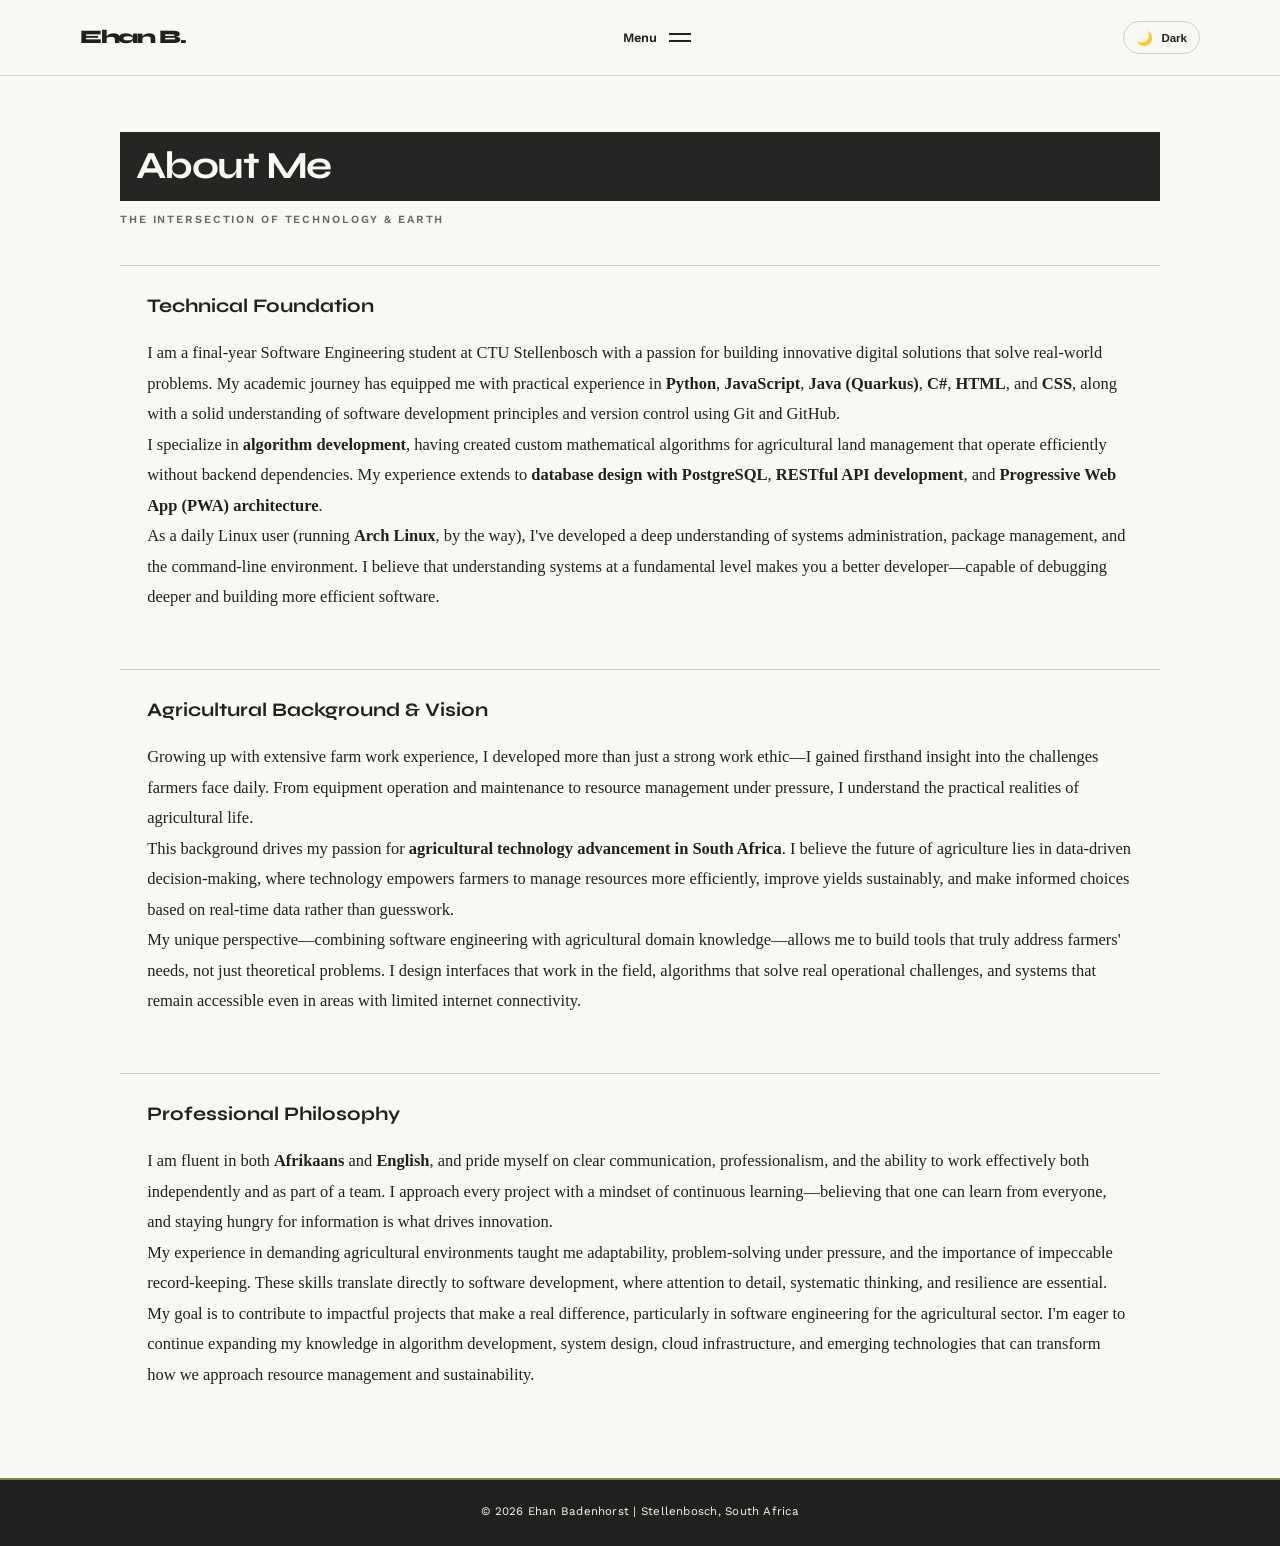
==== commit f45e4779: "Updated site witeh enhanced css and animations withe new projects and links" ====
--- a/about.html
+++ b/about.html
@@ -8,18 +8,22 @@
     <link rel="stylesheet" href="style.css">
 </head>
 
-<body>
-    <nav>
-        <h1>Ehan B.</h1>
-        <ul>
+<body class="editorial-site">
+    <nav aria-label="Main navigation">
+        <h1><a href="home.html">Ehan B.</a></h1>
+        <button class="menu-toggle" type="button" aria-expanded="false" aria-controls="site-navigation">
+            <span class="menu-label">Menu</span>
+            <span class="menu-symbol" aria-hidden="true"><i></i><i></i></span>
+        </button>
+        <ul id="site-navigation">
             <li><a href="home.html">Home</a></li>
-            <li><a href="about.html" class="active">About</a></li>
+            <li><a href="about.html" class="active" aria-current="page">About</a></li>
             <li><a href="skills.html">Skills</a></li>
             <li><a href="projects.html">Projects</a></li>
             <li><a href="cv.html">CV</a></li>
             <li><a href="contact.html">Contact</a></li>
         </ul>
-        <button class="theme-toggle" onclick="toggleTheme()">
+        <button class="theme-toggle" onclick="toggleTheme()" aria-label="Switch to dark mode" aria-pressed="false">
             <span class="theme-icon">🌙</span>
             <span class="theme-text">Dark</span>
         </button>
@@ -98,6 +102,8 @@
             const isDark = document.body.classList.contains('dark-theme');
             document.querySelector('.theme-icon').textContent = isDark ? '☀️' : '🌙';
             document.querySelector('.theme-text').textContent = isDark ? 'Light' : 'Dark';
+            document.querySelector('.theme-toggle').setAttribute('aria-label', isDark ? 'Switch to light mode' : 'Switch to dark mode');
+            document.querySelector('.theme-toggle').setAttribute('aria-pressed', String(isDark));
             localStorage.setItem('theme', isDark ? 'dark' : 'light');
         }
 
@@ -106,6 +112,8 @@
             document.body.classList.add('dark-theme');
             document.querySelector('.theme-icon').textContent = '☀️';
             document.querySelector('.theme-text').textContent = 'Light';
+            document.querySelector('.theme-toggle').setAttribute('aria-label', 'Switch to light mode');
+            document.querySelector('.theme-toggle').setAttribute('aria-pressed', 'true');
         }
     </script>
 </body>
--- a/style.css
+++ b/style.css
@@ -41,6 +41,9 @@
     overflow-x: hidden;
     position: relative;
     transition: background-color 0.3s ease, color 0.3s ease;
+    min-height: 100vh;
+    display: flex;
+    flex-direction: column;
 }
 
 body::before {
@@ -81,6 +84,7 @@
     box-shadow: 0 4px 30px rgba(0, 0, 0, 0.1);
     border-bottom: 1px solid rgba(124, 179, 66, 0.1);
     transition: all 0.3s ease;
+    width: 100%;
 }
 
 nav.scrolled {
@@ -187,10 +191,17 @@
 
 section {
     max-width: 1200px;
-    margin: 4rem auto;
-    padding: 0 8%;
+    margin: 2rem auto 0;
+    padding: 0 8% 2rem;
     position: relative;
     z-index: 1;
+    width: 100%;
+}
+
+.page-content {
+    flex: 1;
+    display: flex;
+    flex-direction: column;
 }
 
 h2 {
@@ -733,9 +744,10 @@
     padding: 3rem 2rem;
     background: var(--text-main);
     color: var(--bg-light);
-    margin-top: 6rem;
+    margin-top: auto;
     position: relative;
     overflow: hidden;
+    width: 100%;
 }
 
 footer::before {
@@ -791,18 +803,39 @@
 
 @media (max-width: 768px) {
     nav {
-        padding: 1rem 5%;
+        position: fixed;
+        left: 0;
+        right: 0;
+        bottom: 0;
+        top: auto;
+        width: 100%;
+        padding: 0.75rem 5% 0.85rem;
         flex-direction: column;
-        gap: 1rem;
+        gap: 0.6rem;
+        transform: translateY(0);
+        transition: transform 0.3s ease, opacity 0.3s ease;
+        opacity: 1;
+        z-index: 1000;
+        border-radius: 18px 18px 0 0;
+    }
+    nav.nav-hidden {
+        transform: translateY(120%);
+        opacity: 0;
     }
     nav ul {
-        flex-direction: column;
-        gap: 0.5rem;
+        flex-direction: row;
+        flex-wrap: wrap;
+        justify-content: center;
+        gap: 0.5rem 0.8rem;
         text-align: center;
         width: 100%;
+        font-size: 0.85rem;
+    }
+    nav h1 {
+        display: none;
     }
     .theme-toggle {
-        margin-left: 0;
+        display: none;
     }
     h2 {
         font-size: 2.5rem;
@@ -821,7 +854,10 @@
         margin-top: 1rem;
     }
     section {
-        padding: 0 5%;
+        padding: 0 5% 6rem;
+    }
+    body {
+        padding-bottom: 90px;
     }
 }
 
@@ -836,4 +872,2254 @@
     .profile-pic {
         max-width: 220px;
     }
+}
+
+/* Projects page */
+.projects-page {
+    width: min(100% - 3rem, 1120px);
+    margin: 0 auto;
+    padding-bottom: 4rem;
+    position: relative;
+    z-index: 1;
+}
+
+.projects-page section {
+    max-width: none;
+    margin: 0;
+    padding: 0;
+}
+
+.projects-intro {
+    min-height: 580px;
+    padding: 6rem 0 3rem !important;
+    display: flex;
+    flex-direction: column;
+    justify-content: center;
+    align-items: flex-start;
+    position: relative;
+}
+
+.projects-intro::after {
+    content: 'FIELD NOTES\A & SOFTWARE';
+    white-space: pre;
+    position: absolute;
+    right: 2%;
+    top: 50%;
+    transform: translateY(-50%);
+    color: var(--primary);
+    opacity: 0.1;
+    font: 800 clamp(3rem, 8vw, 7.5rem)/0.95 'Syne', sans-serif;
+    letter-spacing: -0.08em;
+    text-align: right;
+    pointer-events: none;
+}
+
+.projects-eyebrow {
+    display: inline-flex;
+    align-items: center;
+    gap: 0.65rem;
+    color: var(--primary-dark);
+    font-size: 0.73rem;
+    font-weight: 700;
+    letter-spacing: 0.16em;
+    text-transform: uppercase;
+}
+
+body.dark-theme .projects-eyebrow {
+    color: var(--primary-light);
+}
+
+.eyebrow-dot,
+.art-live i {
+    width: 8px;
+    height: 8px;
+    border-radius: 50%;
+    background: var(--primary);
+    box-shadow: 0 0 0 4px rgba(124, 179, 66, 0.14);
+}
+
+.projects-intro h2 {
+    max-width: 900px;
+    margin: 1.4rem 0 1.2rem;
+    font-size: clamp(3.2rem, 6.5vw, 5.8rem);
+    line-height: 0.99;
+    letter-spacing: -0.07em;
+    z-index: 1;
+}
+
+.projects-intro h2::after,
+.gallery-heading h2::after,
+.projects-cta h2::after {
+    display: none;
+}
+
+.projects-lede {
+    max-width: 530px;
+    color: var(--text-muted);
+    font-size: 1.05rem;
+    line-height: 1.8;
+    z-index: 1;
+}
+
+.projects-intro-actions {
+    display: flex;
+    align-items: center;
+    flex-wrap: wrap;
+    gap: 1.5rem;
+    margin-top: 1.8rem;
+    z-index: 1;
+}
+
+.projects-page .btn {
+    padding: 0.85rem 1.4rem;
+    font-size: 0.88rem;
+}
+
+.projects-page .btn span {
+    margin-left: 0.4rem;
+}
+
+.projects-text-link,
+.project-source-link {
+    color: var(--text-main);
+    font-size: 0.88rem;
+    font-weight: 600;
+    text-decoration: none;
+    transition: color 0.2s ease;
+}
+
+.projects-text-link:hover,
+.project-source-link:hover {
+    color: var(--primary-dark);
+}
+
+body.dark-theme .projects-text-link:hover,
+body.dark-theme .project-source-link:hover {
+    color: var(--primary-light);
+}
+
+.projects-text-link span,
+.project-source-link span {
+    color: var(--primary-dark);
+    margin-left: 0.3rem;
+}
+
+.projects-overview {
+    display: flex;
+    gap: clamp(1.7rem, 5vw, 4.5rem);
+    margin-top: 4rem;
+    padding-top: 1.5rem;
+    border-top: 1px solid rgba(95, 99, 104, 0.2);
+    width: min(100%, 630px);
+    z-index: 1;
+}
+
+.projects-overview div {
+    display: flex;
+    flex-direction: column;
+    gap: 0.2rem;
+}
+
+.projects-overview strong {
+    color: var(--text-main);
+    font: 700 1.55rem/1.1 'Syne', sans-serif;
+}
+
+.projects-overview span {
+    color: var(--text-muted);
+    font-size: 0.75rem;
+}
+
+.project-gallery {
+    padding: 5rem 0 2rem !important;
+    border-top: 1px solid rgba(95, 99, 104, 0.15);
+}
+
+.gallery-heading {
+    display: flex;
+    justify-content: space-between;
+    align-items: flex-end;
+    gap: 2rem;
+    margin-bottom: 2rem;
+}
+
+.gallery-heading h2 {
+    display: block;
+    margin: 0.6rem 0 0;
+    font-size: clamp(2rem, 4vw, 3.3rem);
+    line-height: 1.1;
+    letter-spacing: -0.05em;
+}
+
+.gallery-heading > p {
+    max-width: 280px;
+    margin-bottom: 0.25rem;
+    color: var(--text-muted);
+    font-size: 0.9rem;
+}
+
+.project-toolbar {
+    display: flex;
+    justify-content: space-between;
+    align-items: center;
+    flex-wrap: wrap;
+    gap: 1rem;
+    padding: 1rem 0;
+    border-top: 1px solid rgba(95, 99, 104, 0.15);
+    border-bottom: 1px solid rgba(95, 99, 104, 0.15);
+}
+
+.project-filters {
+    display: flex;
+    flex-wrap: wrap;
+    gap: 0.45rem;
+}
+
+.filter-chip {
+    display: inline-flex;
+    align-items: center;
+    gap: 0.45rem;
+    padding: 0.58rem 0.85rem;
+    border: 1px solid transparent;
+    border-radius: 30px;
+    background: transparent;
+    color: var(--text-muted);
+    font: 500 0.8rem 'Work Sans', sans-serif;
+    cursor: pointer;
+    transition: all 0.2s ease;
+}
+
+.filter-chip:hover {
+    border-color: rgba(124, 179, 66, 0.35);
+    color: var(--text-main);
+}
+
+.filter-chip.is-active {
+    background: var(--text-main);
+    color: var(--bg-light);
+}
+
+.filter-chip span {
+    opacity: 0.7;
+    font-size: 0.7rem;
+}
+
+.project-search {
+    width: min(100%, 265px);
+    min-height: 42px;
+    display: flex;
+    align-items: center;
+    gap: 0.55rem;
+    padding: 0 0.7rem;
+    border: 1px solid rgba(95, 99, 104, 0.22);
+    border-radius: 8px;
+    background: var(--card-bg);
+    color: var(--text-muted);
+}
+
+.search-icon {
+    font-size: 1.35rem;
+    line-height: 1;
+}
+
+.project-search input {
+    width: 100%;
+    border: 0;
+    outline: 0;
+    background: transparent;
+    color: var(--text-main);
+    font: 400 0.8rem 'Work Sans', sans-serif;
+}
+
+.project-search input::placeholder {
+    color: var(--text-muted);
+    opacity: 0.8;
+}
+
+.project-search:focus-within {
+    border-color: var(--primary);
+    box-shadow: 0 0 0 3px rgba(124, 179, 66, 0.13);
+}
+
+.project-search kbd {
+    flex: none;
+    padding: 0.1rem 0.35rem;
+    border: 1px solid rgba(95, 99, 104, 0.2);
+    border-radius: 4px;
+    font: 0.7rem 'Work Sans', sans-serif;
+}
+
+.visually-hidden {
+    position: absolute;
+    width: 1px;
+    height: 1px;
+    padding: 0;
+    margin: -1px;
+    overflow: hidden;
+    clip: rect(0, 0, 0, 0);
+    white-space: nowrap;
+    border: 0;
+}
+
+.project-results {
+    min-height: 1.5rem;
+    margin: 0.7rem 0 1rem;
+    color: var(--text-muted);
+    font-size: 0.75rem;
+}
+
+.project-grid {
+    grid-template-columns: repeat(2, minmax(0, 1fr));
+    gap: 1.15rem;
+    align-items: stretch;
+}
+
+.project-grid .project-card[hidden],
+.project-empty[hidden] {
+    display: none !important;
+}
+
+.project-card {
+    display: flex;
+    flex-direction: column;
+    padding: 0;
+    border: 1px solid rgba(95, 99, 104, 0.13);
+    border-radius: 12px;
+    box-shadow: 0 8px 26px rgba(0, 0, 0, 0.035);
+}
+
+.project-card::before {
+    display: none;
+}
+
+.project-card:hover {
+    transform: translateY(-5px);
+    border-color: rgba(124, 179, 66, 0.55);
+    box-shadow: 0 18px 42px rgba(0, 0, 0, 0.09);
+}
+
+.project-card h3 {
+    margin: 0.5rem 0 0;
+    font-size: 1.65rem;
+    letter-spacing: -0.04em;
+    line-height: 1.15;
+}
+
+.project-art {
+    min-height: 210px;
+    position: relative;
+    overflow: hidden;
+    border-radius: 11px 11px 0 0;
+}
+
+.project-copy {
+    display: flex;
+    flex: 1;
+    flex-direction: column;
+    align-items: flex-start;
+    padding: 1.35rem 1.45rem 1.5rem;
+}
+
+.project-meta {
+    width: 100%;
+    display: flex;
+    justify-content: space-between;
+    align-items: center;
+    gap: 1rem;
+}
+
+.project-label {
+    color: var(--primary-dark);
+    font-size: 0.66rem;
+    font-weight: 700;
+    letter-spacing: 0.11em;
+    text-transform: uppercase;
+}
+
+body.dark-theme .project-label {
+    color: var(--primary-light);
+}
+
+.project-year {
+    color: var(--text-muted);
+    font-size: 0.7rem;
+    text-align: right;
+}
+
+.project-copy > p:not(.project-subtitle) {
+    margin-top: 0.7rem;
+    color: var(--text-muted);
+    font-size: 0.86rem;
+    line-height: 1.75;
+}
+
+.project-copy .project-subtitle {
+    margin-top: 0.35rem;
+    color: var(--text-main);
+    font: 600 0.94rem 'Syne', sans-serif;
+}
+
+.project-card .tech-stack {
+    gap: 0.4rem;
+    margin: 1rem 0 1.15rem;
+}
+
+.project-card .tech-tag {
+    padding: 0.35rem 0.65rem;
+    font-size: 0.68rem;
+}
+
+.project-actions {
+    display: flex;
+    align-items: center;
+    flex-wrap: wrap;
+    gap: 1rem;
+    margin-top: auto;
+    padding-top: 0.25rem;
+}
+
+.project-card .project-actions .btn {
+    padding: 0.7rem 1rem;
+    font-size: 0.78rem;
+}
+
+.project-source-link {
+    font-size: 0.8rem;
+}
+
+.project-featured {
+    display: grid;
+    grid-column: 1 / -1;
+    grid-template-columns: 0.88fr 1.12fr;
+    border: 1px solid rgba(124, 179, 66, 0.38);
+    background: var(--card-bg);
+}
+
+.project-featured::after {
+    display: none;
+}
+
+.project-featured .project-art {
+    min-height: 100%;
+    border-radius: 11px 0 0 11px;
+}
+
+.project-featured .project-copy {
+    padding: clamp(1.5rem, 4vw, 2.5rem);
+}
+
+.project-featured h3 {
+    font-size: clamp(2rem, 3.2vw, 2.8rem);
+}
+
+.project-featured .project-subtitle {
+    font-size: 1.05rem;
+}
+
+.project-featured .project-copy > p:not(.project-subtitle) {
+    font-size: 0.9rem;
+}
+
+.project-highlights {
+    display: grid;
+    gap: 0.65rem;
+    list-style: none;
+    margin: 1.1rem 0 0;
+    color: var(--text-main);
+    font-size: 0.78rem;
+}
+
+.project-highlights li {
+    display: flex;
+    gap: 0.7rem;
+    align-items: baseline;
+}
+
+.project-highlights li span {
+    color: var(--primary-dark);
+    font-size: 0.68rem;
+    font-weight: 700;
+}
+
+body.dark-theme .project-highlights li span {
+    color: var(--primary-light);
+}
+
+.grazing-art {
+    display: flex;
+    flex-direction: column;
+    justify-content: space-between;
+    padding: 1.45rem;
+    color: #f5f5e8;
+    background: radial-gradient(ellipse at 70% 48%, rgba(147, 174, 78, 0.36), transparent 38%), linear-gradient(150deg, #1d392f 0%, #274a37 48%, #192b25 100%);
+}
+
+.art-topline,
+.art-live {
+    display: flex;
+    align-items: center;
+}
+
+.art-topline {
+    justify-content: space-between;
+    font-size: 0.58rem;
+    font-weight: 700;
+    letter-spacing: 0.12em;
+}
+
+.art-live {
+    gap: 0.5rem;
+    color: #c9d8ae;
+    font-size: 0.52rem;
+}
+
+.art-live i {
+    width: 6px;
+    height: 6px;
+    background: #badb78;
+}
+
+.field-map {
+    position: absolute;
+    top: 25%;
+    left: 18%;
+    width: 64%;
+    height: 50%;
+    transform: rotate(-8deg);
+}
+
+.field {
+    position: absolute;
+    display: grid;
+    place-content: center;
+    color: rgba(246, 248, 224, 0.75);
+    border: 1px solid rgba(241, 238, 193, 0.5);
+    font-size: clamp(0.45rem, 0.7vw, 0.58rem);
+    font-weight: 600;
+    letter-spacing: 0.09em;
+    text-align: center;
+    line-height: 1.6;
+}
+
+.field-one {
+    inset: 3% 39% 45% 3%;
+    border-radius: 50% 34% 20% 28%;
+    background: rgba(162, 187, 105, 0.32);
+}
+
+.field-two {
+    inset: 9% 1% 39% 54%;
+    border-radius: 34% 50% 32% 16%;
+    background: rgba(192, 177, 108, 0.25);
+}
+
+.field-three {
+    inset: 57% 13% 0 16%;
+    border-radius: 27% 18% 44% 46%;
+    background: rgba(102, 151, 100, 0.4);
+}
+
+.map-pin {
+    position: absolute;
+    top: 43%;
+    left: 49%;
+    display: grid;
+    width: 29px;
+    height: 29px;
+    place-items: center;
+    border-radius: 50%;
+    background: #f3edc5;
+    color: #365439;
+    font-size: 0.8rem;
+    box-shadow: 0 0 0 6px rgba(243, 237, 197, 0.16);
+}
+
+.art-caption {
+    display: flex;
+    flex-direction: column;
+    gap: 0.25rem;
+    z-index: 1;
+}
+
+.art-caption span {
+    color: #c9d8ae;
+    font-size: 0.54rem;
+    font-weight: 600;
+    letter-spacing: 0.14em;
+}
+
+.art-caption strong {
+    font: 700 1.4rem 'Syne', sans-serif;
+}
+
+.art-orbit {
+    position: absolute;
+    width: 250px;
+    height: 250px;
+    right: -120px;
+    bottom: -155px;
+    border: 1px solid rgba(214, 223, 177, 0.16);
+    border-radius: 50%;
+}
+
+.orbit-two {
+    width: 360px;
+    height: 360px;
+    right: -175px;
+    bottom: -210px;
+}
+
+.realhome-art {
+    display: flex;
+    flex-direction: column;
+    background: #e7e6d9;
+}
+
+.mini-window {
+    z-index: 2;
+    display: flex;
+    justify-content: space-between;
+    align-items: center;
+    height: 34px;
+    padding: 0 0.7rem;
+    background: #f8f8f2;
+    color: #5a6255;
+    font-size: 0.54rem;
+}
+
+.window-dots {
+    color: #a4ac8b;
+    font-size: 0.5rem;
+    letter-spacing: 0.1em;
+}
+
+.window-menu {
+    font-size: 0.8rem;
+}
+
+.home-preview {
+    position: relative;
+    flex: 1;
+    overflow: hidden;
+    background: linear-gradient(170deg, #c2d0b1 0 45%, #9da87e 45% 58%, #6d7957 58% 100%);
+}
+
+.home-sun {
+    position: absolute;
+    top: 17%;
+    right: 16%;
+    width: 34px;
+    height: 34px;
+    border-radius: 50%;
+    background: #f4e3b2;
+}
+
+.home-building {
+    position: absolute;
+    bottom: 17%;
+    left: 30%;
+    width: 40%;
+    height: 37%;
+    background: #f4eee0;
+    box-shadow: 35px 20px 0 -7px rgba(52, 70, 50, 0.15);
+}
+
+.home-building::before {
+    content: '';
+    position: absolute;
+    top: -25%;
+    left: -9%;
+    width: 118%;
+    height: 40%;
+    background: #785c49;
+    clip-path: polygon(50% 0, 100% 100%, 0 100%);
+}
+
+.home-building::after {
+    content: '';
+    position: absolute;
+    bottom: 0;
+    left: 43%;
+    width: 18%;
+    height: 47%;
+    background: #889375;
+}
+
+.home-tree {
+    position: absolute;
+    bottom: 18%;
+    left: 16%;
+    width: 15%;
+    height: 31%;
+    border-radius: 50% 50% 15% 15%;
+    background: #6a7750;
+}
+
+.home-tag {
+    position: absolute;
+    top: 13%;
+    left: 10%;
+    padding: 0.4rem 0.65rem;
+    background: #f7f5eb;
+    color: #424a3b;
+    font: 600 0.7rem 'Syne', sans-serif;
+    box-shadow: 0 3px 12px rgba(40, 50, 35, 0.12);
+}
+
+.study-art {
+    display: flex;
+    align-items: center;
+    justify-content: center;
+    background: #ede7dc;
+}
+
+.study-note {
+    position: absolute;
+    width: 39%;
+    height: 60%;
+    border-radius: 5px;
+}
+
+.note-back {
+    transform: rotate(9deg) translate(15px, -2px);
+    background: #c8d1b2;
+}
+
+.note-front {
+    display: flex;
+    flex-direction: column;
+    justify-content: space-between;
+    padding: 0.85rem;
+    transform: rotate(-5deg);
+    background: #fffdf6;
+    box-shadow: 0 12px 25px rgba(66, 60, 42, 0.11);
+}
+
+.note-mark {
+    color: #768a58;
+    font: 800 2rem 'Syne', sans-serif;
+}
+
+.note-lines {
+    width: 100%;
+    height: 42%;
+    background: repeating-linear-gradient(to bottom, transparent 0 7px, #e6e2d8 7px 8px);
+}
+
+.note-check {
+    align-self: flex-end;
+    display: grid;
+    width: 22px;
+    height: 22px;
+    place-items: center;
+    border-radius: 50%;
+    background: #dce5ca;
+    color: #526946;
+    font-size: 0.7rem;
+}
+
+.study-spark {
+    position: absolute;
+    color: #b6a36e;
+}
+
+.spark-one {
+    top: 20%;
+    left: 24%;
+    font-size: 1.2rem;
+}
+
+.spark-two {
+    right: 22%;
+    bottom: 18%;
+    font-size: 1.6rem;
+}
+
+.study-art-caption {
+    position: absolute;
+    right: 8%;
+    bottom: 12%;
+    color: #5b614f;
+    font: 600 0.72rem 'Syne', sans-serif;
+}
+
+.portfolio-art {
+    display: flex;
+    align-items: center;
+    justify-content: center;
+    background: #dfe7d2;
+    color: #344a39;
+}
+
+.portfolio-art-grid {
+    position: absolute;
+    inset: 0;
+    background-image: linear-gradient(rgba(67, 93, 66, 0.08) 1px, transparent 1px), linear-gradient(90deg, rgba(67, 93, 66, 0.08) 1px, transparent 1px);
+    background-size: 27px 27px;
+}
+
+.portfolio-monogram {
+    z-index: 1;
+    font: 800 clamp(4rem, 8vw, 6.4rem)/1 'Syne', sans-serif;
+    letter-spacing: -0.1em;
+}
+
+.portfolio-monogram span {
+    color: #88a55c;
+}
+
+.portfolio-art-caption,
+.portfolio-art-index {
+    position: absolute;
+    z-index: 1;
+    color: #536551;
+    font-size: 0.65rem;
+    font-weight: 600;
+}
+
+.portfolio-art-caption {
+    left: 8%;
+    bottom: 10%;
+    line-height: 1.5;
+}
+
+.portfolio-art-index {
+    top: 10%;
+    right: 8%;
+    font-size: 0.54rem;
+    letter-spacing: 0.08em;
+}
+
+.project-empty {
+    padding: 4rem 1rem;
+    text-align: center;
+    color: var(--text-muted);
+}
+
+.project-empty > span {
+    color: var(--primary);
+    font-size: 2rem;
+}
+
+.project-empty h3 {
+    margin: 0.6rem 0 0.3rem;
+    color: var(--text-main);
+    font-size: 1.4rem;
+}
+
+.project-empty p {
+    font-size: 0.9rem;
+}
+
+.project-reset {
+    margin-top: 1rem;
+    padding: 0.6rem 1rem;
+    border: 1px solid var(--primary);
+    border-radius: 30px;
+    background: transparent;
+    color: var(--text-main);
+    font: 600 0.8rem 'Work Sans', sans-serif;
+    cursor: pointer;
+}
+
+.project-reset:hover {
+    background: var(--primary);
+    color: white;
+}
+
+.projects-cta {
+    display: flex;
+    justify-content: space-between;
+    align-items: center;
+    gap: 2rem;
+    margin-top: 4rem !important;
+    padding: clamp(1.5rem, 4vw, 3rem) !important;
+    position: relative;
+    overflow: hidden;
+    border: 1px solid rgba(124, 179, 66, 0.28);
+    border-radius: var(--radius);
+    background: linear-gradient(115deg, var(--bg-secondary), var(--card-bg));
+}
+
+.projects-cta > div,
+.projects-cta > a {
+    z-index: 1;
+}
+
+.projects-cta h2 {
+    display: block;
+    margin: 0.6rem 0 0.35rem;
+    font-size: clamp(1.8rem, 4vw, 2.8rem);
+    letter-spacing: -0.05em;
+}
+
+.projects-cta p {
+    color: var(--text-muted);
+    font-size: 0.88rem;
+}
+
+.cta-orbit {
+    position: absolute;
+    right: 22%;
+    color: var(--primary);
+    opacity: 0.15;
+    font-size: 8rem;
+}
+
+@media (max-width: 760px) {
+    .projects-page {
+        width: min(100% - 2rem, 620px);
+        padding-bottom: 2rem;
+    }
+
+    .projects-intro {
+        min-height: auto;
+        padding: 4rem 0 2.5rem !important;
+    }
+
+    .projects-intro::after {
+        top: 37%;
+        right: 0;
+        font-size: clamp(3rem, 13vw, 5rem);
+    }
+
+    .projects-intro h2 {
+        font-size: clamp(3rem, 11vw, 5rem);
+    }
+
+    .projects-lede {
+        max-width: 460px;
+        font-size: 0.95rem;
+    }
+
+    .projects-overview {
+        gap: 1.25rem;
+        margin-top: 2.5rem;
+    }
+
+    .projects-overview span {
+        max-width: 95px;
+        font-size: 0.69rem;
+    }
+
+    .project-gallery {
+        padding-top: 3rem !important;
+    }
+
+    .gallery-heading {
+        align-items: flex-start;
+        flex-direction: column;
+        gap: 0.7rem;
+    }
+
+    .gallery-heading > p {
+        max-width: 400px;
+    }
+
+    .project-toolbar {
+        align-items: stretch;
+        flex-direction: column;
+    }
+
+    .project-search {
+        width: 100%;
+    }
+
+    .project-grid {
+        grid-template-columns: 1fr;
+    }
+
+    .project-featured {
+        grid-column: auto;
+        grid-template-columns: 1fr;
+    }
+
+    .project-featured .project-art {
+        min-height: 245px;
+        border-radius: 11px 11px 0 0;
+    }
+
+    .project-featured .project-copy {
+        padding: 1.4rem;
+    }
+
+    .projects-cta {
+        align-items: flex-start;
+        flex-direction: column;
+    }
+}
+
+@media (max-width: 480px) {
+    .projects-page {
+        width: min(100% - 1.5rem, 420px);
+    }
+
+    .projects-intro h2 {
+        font-size: 2.85rem;
+    }
+
+    .projects-intro-actions {
+        gap: 1rem;
+    }
+
+    .projects-overview {
+        gap: 0.9rem;
+    }
+
+    .projects-overview strong {
+        font-size: 1.35rem;
+    }
+
+    .projects-overview span {
+        font-size: 0.64rem;
+    }
+
+    .project-filters {
+        gap: 0.2rem;
+    }
+
+    .filter-chip {
+        padding: 0.5rem 0.62rem;
+        font-size: 0.72rem;
+    }
+
+    .project-card h3 {
+        font-size: 1.5rem;
+    }
+
+    .project-meta {
+        align-items: flex-start;
+    }
+
+    .project-label,
+    .project-year {
+        font-size: 0.62rem;
+    }
+
+    .grazing-art {
+        min-height: 210px;
+        padding: 1.1rem;
+    }
+}
+
+@media (prefers-reduced-motion: reduce) {
+    .projects-page *,
+    .projects-page *::before,
+    .projects-page *::after {
+        scroll-behavior: auto !important;
+        animation-duration: 0.01ms !important;
+        animation-iteration-count: 1 !important;
+        transition-duration: 0.01ms !important;
+    }
+}
+
+.project-access-note {
+    margin-top: 0.8rem;
+    color: var(--text-muted);
+    font-size: 0.72rem;
+}
+
+.rental-art {
+    min-height: 225px;
+    overflow: hidden;
+    background: linear-gradient(160deg, #d6e5d6 0%, #b9d1c5 46%, #94b5a7 100%);
+}
+
+.rental-skyline {
+    position: absolute;
+    inset: 18% 0 42%;
+    display: flex;
+    align-items: flex-end;
+    justify-content: space-around;
+    opacity: 0.52;
+}
+
+.rental-skyline span {
+    width: 14%;
+    height: 55%;
+    border: 1px solid rgba(255, 255, 255, 0.6);
+    background: rgba(93, 131, 117, 0.23);
+}
+
+.rental-skyline span:nth-child(2) {
+    height: 83%;
+    width: 18%;
+}
+
+.rental-skyline span:nth-child(3) {
+    height: 67%;
+}
+
+.rental-skyline span:nth-child(4) {
+    height: 93%;
+    width: 12%;
+}
+
+.rental-route {
+    position: absolute;
+    right: -5%;
+    bottom: 13%;
+    left: -5%;
+    height: 38%;
+    transform: rotate(-6deg);
+    border-top: 2px dashed rgba(248, 249, 235, 0.92);
+    background: #647b6f;
+    box-shadow: 0 -7px 0 rgba(248, 249, 235, 0.35);
+}
+
+.rental-route i {
+    position: absolute;
+    top: -10px;
+    width: 7px;
+    height: 7px;
+    border: 2px solid #fff9db;
+    border-radius: 50%;
+    background: #8fb64f;
+}
+
+.rental-route i:nth-child(1) {
+    left: 17%;
+}
+
+.rental-route i:nth-child(2) {
+    left: 52%;
+}
+
+.rental-route i:nth-child(3) {
+    left: 84%;
+}
+
+.rental-car {
+    position: absolute;
+    z-index: 1;
+    left: 39%;
+    bottom: 28%;
+    width: 25%;
+    height: 16%;
+    border-radius: 50% 35% 20% 20%;
+    background: #f0ca78;
+    box-shadow: 0 10px 18px rgba(48, 73, 62, 0.24);
+    transform: rotate(-6deg);
+}
+
+.rental-car::before {
+    content: '';
+    position: absolute;
+    top: -35%;
+    left: 24%;
+    width: 48%;
+    height: 42%;
+    border-radius: 60% 70% 0 0;
+    background: #edbd68;
+}
+
+.car-window {
+    position: absolute;
+    z-index: 1;
+    top: -29%;
+    left: 31%;
+    width: 34%;
+    height: 27%;
+    border-radius: 80% 75% 0 0;
+    background: #789a8d;
+}
+
+.car-wheel {
+    position: absolute;
+    bottom: -16%;
+    width: 18%;
+    aspect-ratio: 1;
+    border: 3px solid #e8e7d8;
+    border-radius: 50%;
+    background: #33433f;
+}
+
+.wheel-left {
+    left: 16%;
+}
+
+.wheel-right {
+    right: 16%;
+}
+
+.rental-art-label {
+    position: absolute;
+    z-index: 2;
+    top: 10%;
+    left: 8%;
+    display: flex;
+    flex-direction: column;
+    gap: 0.25rem;
+}
+
+.rental-art-label > span,
+.rental-art-tag {
+    color: #476253;
+    font-size: 0.52rem;
+    font-weight: 700;
+    letter-spacing: 0.13em;
+}
+
+.rental-art-label strong {
+    color: #294438;
+    font: 700 1.2rem 'Syne', sans-serif;
+}
+
+.rental-art-tag {
+    position: absolute;
+    z-index: 2;
+    right: 7%;
+    bottom: 11%;
+    padding: 0.38rem 0.55rem;
+    border-radius: 20px;
+    background: #f6f1dc;
+    color: #3f5d4c;
+    font-size: 0.48rem;
+}
+
+.payroll-art {
+    display: grid;
+    place-items: center;
+    min-height: 225px;
+    padding: 1rem;
+    background: linear-gradient(140deg, #e8e3d3, #d3ddc2);
+}
+
+.payroll-window {
+    width: min(80%, 280px);
+    padding: 0.85rem 1rem 0.9rem;
+    transform: rotate(-2deg);
+    border: 1px solid rgba(79, 94, 65, 0.12);
+    border-radius: 8px;
+    background: #fbfaf4;
+    box-shadow: 0 12px 28px rgba(49, 63, 43, 0.16);
+}
+
+.payroll-window-top {
+    display: flex;
+    justify-content: space-between;
+    padding-bottom: 0.55rem;
+    border-bottom: 1px solid #e7e5d9;
+    color: #87917a;
+    font-size: 0.48rem;
+    font-weight: 700;
+    letter-spacing: 0.09em;
+}
+
+.payroll-total {
+    display: flex;
+    flex-direction: column;
+    gap: 0.2rem;
+    padding: 0.65rem 0 0.45rem;
+}
+
+.payroll-total > span {
+    color: #77836d;
+    font-size: 0.49rem;
+    font-weight: 700;
+    letter-spacing: 0.1em;
+}
+
+.payroll-total strong {
+    color: #314936;
+    font: 700 1.45rem 'Syne', sans-serif;
+}
+
+.payroll-total strong span {
+    color: #91a47a;
+    font-size: 0.9rem;
+}
+
+.payroll-row {
+    display: flex;
+    align-items: center;
+    gap: 0.35rem;
+    margin-top: 0.35rem;
+    color: #70766a;
+    font-size: 0.47rem;
+}
+
+.payroll-row i {
+    flex: 1;
+    border-bottom: 1px dashed #d9dccf;
+}
+
+.payroll-row b {
+    color: #596752;
+    font-size: 0.48rem;
+}
+
+.payroll-progress {
+    height: 4px;
+    margin-top: 0.7rem;
+    overflow: hidden;
+    border-radius: 3px;
+    background: #e8e9dc;
+}
+
+.payroll-progress span {
+    display: block;
+    width: 64%;
+    height: 100%;
+    border-radius: inherit;
+    background: #89a968;
+}
+
+.payroll-art-caption {
+    position: absolute;
+    right: 7%;
+    bottom: 8%;
+    color: #637256;
+    font-size: 0.47rem;
+    font-weight: 700;
+    letter-spacing: 0.1em;
+}
+
+@media (max-width: 760px) {
+    .rental-art,
+    .payroll-art {
+        min-height: 210px;
+    }
+}
+
+/* Editorial portfolio direction */
+body.editorial-site {
+    --primary: #748a42;
+    --primary-dark: #4c6029;
+    --primary-light: #afc17a;
+    --bg-light: #f9f8f4;
+    --bg-secondary: #eeede6;
+    --text-main: #20211f;
+    --text-muted: #676861;
+    --card-bg: #fffefa;
+    --glass-nav: rgba(249, 248, 244, 0.96);
+    --card-shadow: 0 12px 30px rgba(32, 33, 31, 0.055);
+    --card-shadow-hover: 0 20px 45px rgba(32, 33, 31, 0.12);
+    background-color: var(--bg-light);
+    color: var(--text-main);
+    font-family: 'Work Sans', sans-serif;
+}
+
+body.editorial-site.dark-theme {
+    --primary: #b0c679;
+    --primary-dark: #c0d58b;
+    --primary-light: #d3e2aa;
+    --bg-light: #171916;
+    --bg-secondary: #232620;
+    --text-main: #f2f1e9;
+    --text-muted: #bbbcb3;
+    --card-bg: #1e211c;
+    --glass-nav: rgba(23, 25, 22, 0.96);
+    --card-shadow: 0 12px 30px rgba(0, 0, 0, 0.2);
+    --card-shadow-hover: 0 20px 45px rgba(0, 0, 0, 0.36);
+}
+
+body.editorial-site::before {
+    display: none;
+}
+
+body.editorial-site.menu-is-open {
+    overflow: hidden;
+}
+
+body.editorial-site.menu-is-open::before {
+    content: '';
+    position: fixed;
+    z-index: 1099;
+    inset: 0;
+    display: block;
+    background: rgba(245, 245, 243, 0.12);
+    backdrop-filter: blur(5px) saturate(110%);
+    -webkit-backdrop-filter: blur(5px) saturate(110%);
+}
+
+body.editorial-site.dark-theme.menu-is-open::before {
+    background: rgba(15, 20, 16, 0.2);
+}
+
+body.editorial-site nav {
+    position: sticky;
+    top: 0;
+    display: flex;
+    width: 100%;
+    min-height: 76px;
+    justify-content: space-between;
+    gap: 1rem;
+    padding: 0.8rem max(5%, calc((100% - 1120px) / 2));
+    background: var(--glass-nav);
+    color: var(--text-main);
+    border-bottom: 1px solid rgba(32, 33, 31, 0.14);
+    box-shadow: none;
+    backdrop-filter: blur(16px);
+}
+
+body.editorial-site nav.scrolled {
+    padding-top: 0.65rem;
+    padding-bottom: 0.65rem;
+    box-shadow: 0 4px 20px rgba(32, 33, 31, 0.055);
+}
+
+body.editorial-site nav.menu-open {
+    position: fixed;
+    z-index: 1100;
+    inset: 0;
+    align-items: flex-start;
+    min-height: 100vh;
+    min-height: 100dvh;
+    padding: 1rem max(5%, calc((100% - 1120px) / 2));
+    background: transparent;
+    border: 0;
+    box-shadow: none;
+    backdrop-filter: none;
+    -webkit-backdrop-filter: none;
+}
+
+body.editorial-site nav h1 {
+    z-index: 1102;
+    color: var(--text-main);
+    font-size: 1.2rem;
+    letter-spacing: -0.07em;
+}
+
+body.editorial-site nav ul {
+    display: none;
+}
+
+body.editorial-site nav.menu-open ul {
+    position: fixed;
+    z-index: 1101;
+    inset: 0;
+    display: flex;
+    flex-direction: column;
+    align-items: flex-start;
+    justify-content: center;
+    gap: 0.8rem;
+    padding: 6rem max(5%, calc((100% - 1000px) / 2)) 2rem;
+    overflow-y: auto;
+    overscroll-behavior: contain;
+    background: rgba(253, 253, 251, 0.88);
+    backdrop-filter: blur(6px) saturate(115%);
+    -webkit-backdrop-filter: blur(6px) saturate(115%);
+    display: grid;
+    grid-template-columns: repeat(2, minmax(0, 1fr));
+    align-content: center;
+    align-items: stretch;
+    counter-reset: page-link;
+    text-align: left;
+}
+
+body.editorial-site.dark-theme nav.menu-open ul {
+    background: rgba(15, 20, 16, 0.9);
+}
+
+body.editorial-site nav.menu-open ul::before {
+    content: 'TAKE A LOOK AROUND';
+    grid-column: 1 / -1;
+    margin-bottom: 0.35rem;
+    color: var(--primary-dark);
+    font-size: 0.7rem;
+    font-weight: 700;
+    letter-spacing: 0.2em;
+}
+
+body.editorial-site nav.menu-open ul li {
+    min-width: 0;
+}
+
+body.editorial-site nav.menu-open ul li a {
+    display: flex;
+    min-height: 112px;
+    align-items: center;
+    gap: 0.75rem;
+    padding: 1.2rem 1.35rem;
+    color: var(--text-main);
+    background: rgba(255, 255, 255, 0.68);
+    border: 1px solid rgba(32, 33, 31, 0.14);
+    border-radius: 18px;
+    box-shadow: 0 8px 24px rgba(32, 33, 31, 0.06);
+    font: 700 clamp(1.35rem, 3.2vw, 2.4rem)/1.15 'Syne', sans-serif;
+    letter-spacing: -0.045em;
+    text-decoration: none;
+    transition: color 0.2s ease, background 0.2s ease, border-color 0.2s ease, transform 0.2s ease, box-shadow 0.2s ease;
+}
+
+body.editorial-site.dark-theme nav.menu-open ul li a {
+    background: rgba(35, 42, 35, 0.78);
+    border-color: rgba(232, 232, 224, 0.15);
+    box-shadow: 0 8px 24px rgba(0, 0, 0, 0.16);
+}
+
+body.editorial-site nav.menu-open ul li a::after {
+    content: '↗';
+    margin-left: auto;
+    color: var(--primary-dark);
+    font: 500 1.15rem 'Work Sans', sans-serif;
+    transition: transform 0.2s ease;
+}
+
+body.editorial-site.dark-theme nav.menu-open ul li a::after {
+    color: var(--primary-light);
+}
+
+body.editorial-site nav.menu-open ul li a::before {
+    content: none;
+}
+
+body.editorial-site nav.menu-open ul li a:hover,
+body.editorial-site nav.menu-open ul li a.active {
+    color: var(--primary-dark);
+    background: rgba(124, 179, 66, 0.13);
+    border-color: rgba(85, 139, 47, 0.42);
+    box-shadow: 0 14px 30px rgba(85, 139, 47, 0.12);
+    transform: translateY(-2px);
+}
+
+body.editorial-site nav.menu-open ul li a:hover::after,
+body.editorial-site nav.menu-open ul li a.active::after {
+    transform: translate(3px, -3px);
+}
+
+body.editorial-site.dark-theme nav.menu-open ul li a:hover,
+body.editorial-site.dark-theme nav.menu-open ul li a.active {
+    color: var(--primary-light);
+    background: rgba(124, 179, 66, 0.16);
+    border-color: rgba(174, 213, 129, 0.45);
+}
+
+.menu-toggle {
+    z-index: 1102;
+    display: inline-flex;
+    align-items: center;
+    justify-content: center;
+    gap: 0.75rem;
+    min-width: 92px;
+    padding: 0.5rem 0.15rem 0.5rem 0.8rem;
+    border: 0;
+    background: transparent;
+    color: var(--text-main);
+    font: 600 0.8rem 'Work Sans', sans-serif;
+    cursor: pointer;
+}
+
+body.editorial-site nav h1 a {
+    color: inherit;
+    text-decoration: none;
+}
+
+.menu-toggle:focus-visible,
+body.editorial-site nav a:focus-visible,
+body.editorial-site .theme-toggle:focus-visible {
+    outline: 2px solid var(--primary-dark);
+    outline-offset: 5px;
+}
+
+.menu-symbol {
+    display: flex;
+    width: 22px;
+    flex-direction: column;
+    gap: 5px;
+}
+
+.menu-symbol i {
+    display: block;
+    width: 100%;
+    height: 2px;
+    background: currentColor;
+    transition: transform 0.2s ease;
+}
+
+nav.menu-open .menu-symbol i:first-child {
+    transform: translateY(3.5px) rotate(45deg);
+}
+
+nav.menu-open .menu-symbol i:last-child {
+    transform: translateY(-3.5px) rotate(-45deg);
+}
+
+body.editorial-site .theme-toggle {
+    z-index: 1102;
+    margin: 0 0 0 0.4rem;
+    padding: 0.45rem 0.75rem;
+    background: transparent;
+    color: var(--text-main);
+    border: 1px solid rgba(32, 33, 31, 0.2);
+    box-shadow: none;
+    font-size: 0.72rem;
+}
+
+body.editorial-site .theme-toggle::before {
+    display: none;
+}
+
+body.editorial-site .theme-toggle:hover {
+    transform: none;
+    border-color: var(--primary-dark);
+    box-shadow: none;
+}
+
+body.editorial-site .theme-icon {
+    font-size: 0.85rem;
+}
+
+body.editorial-site footer {
+    padding: 1.5rem max(5%, calc((100% - 1120px) / 2));
+    background: var(--text-main);
+    color: var(--bg-light);
+    font-size: 0.72rem;
+    letter-spacing: 0.02em;
+}
+
+body.editorial-site footer::before {
+    height: 2px;
+    background: var(--primary);
+}
+
+body.editorial-site:not(.editorial-projects) > section {
+    width: min(100% - 3rem, 1040px);
+    max-width: 1040px;
+    margin: 3.5rem auto 0;
+    padding: 0 0 4rem;
+}
+
+body.editorial-site:not(.editorial-home):not(.editorial-projects) > section > h2 {
+    display: block;
+    width: 100%;
+    margin: 0 0 0.6rem;
+    padding: 0.75rem 1rem 0.8rem;
+    background: #252624;
+    color: #fbfaf6;
+    font: 700 clamp(1.7rem, 4vw, 2.4rem)/1.15 'Syne', sans-serif;
+    letter-spacing: -0.04em;
+    animation: none;
+}
+
+body.editorial-site:not(.editorial-home):not(.editorial-projects) > section > h2::after {
+    display: none;
+}
+
+body.editorial-site:not(.editorial-home):not(.editorial-projects) > section > .section-subtitle {
+    margin: 0 0 2.2rem;
+    color: var(--text-muted);
+    font-size: 0.69rem;
+    letter-spacing: 0.17em;
+}
+
+body.editorial-site:not(.editorial-home):not(.editorial-projects) h3 {
+    margin-top: 1.8rem;
+    font-size: 1.2rem;
+}
+
+body.editorial-site:not(.editorial-home):not(.editorial-projects) p {
+    font-family: Georgia, 'Times New Roman', serif;
+    font-size: 1.03rem;
+    line-height: 1.85;
+}
+
+body.editorial-site:not(.editorial-home):not(.editorial-projects) .card {
+    padding: 1.5rem 1.7rem;
+    border: 0;
+    border-top: 1px solid rgba(32, 33, 31, 0.22);
+    border-radius: 0;
+    background: transparent;
+    box-shadow: none;
+}
+
+body.editorial-site:not(.editorial-home):not(.editorial-projects) .card::before {
+    display: none;
+}
+
+body.editorial-site:not(.editorial-home):not(.editorial-projects) .card:hover {
+    transform: none;
+    border-color: var(--primary-dark);
+    box-shadow: none;
+}
+
+body.editorial-site:not(.editorial-home):not(.editorial-projects) .skill-item {
+    margin-bottom: 0.7rem;
+    padding: 1rem 1.15rem;
+    border: 0;
+    border-left: 3px solid var(--primary);
+    background: var(--card-bg);
+    box-shadow: none;
+    font-size: 0.9rem;
+}
+
+body.editorial-site:not(.editorial-home):not(.editorial-projects) .skill-item:hover {
+    transform: translateX(4px);
+    box-shadow: none;
+}
+
+body.editorial-site:not(.editorial-home):not(.editorial-projects) .skill-item::before {
+    display: none;
+}
+
+body.editorial-site .btn {
+    border-radius: 2px;
+    font-size: 0.83rem;
+    letter-spacing: 0.015em;
+}
+
+body.editorial-site .btn::before {
+    display: none;
+}
+
+body.editorial-site .btn-primary {
+    background: #282926;
+    color: #fffefa;
+    box-shadow: none;
+}
+
+body.editorial-site .btn-primary:hover {
+    background: var(--primary-dark);
+    box-shadow: none;
+    transform: translateY(-2px);
+}
+
+body.editorial-site .btn-secondary {
+    color: var(--text-main);
+    border-color: rgba(32, 33, 31, 0.35);
+}
+
+body.editorial-site .btn-secondary:hover {
+    background: var(--text-main);
+    color: var(--bg-light);
+}
+
+body.editorial-site .contact-layout {
+    gap: 2.2rem;
+    align-items: start;
+}
+
+body.editorial-site .contact-info-card {
+    padding: 1.2rem 0;
+    border: 0;
+    border-bottom: 1px solid rgba(32, 33, 31, 0.18);
+    border-radius: 0;
+    background: transparent;
+    box-shadow: none;
+}
+
+body.editorial-site .contact-info-card:hover {
+    transform: none;
+    box-shadow: none;
+}
+
+body.editorial-site .contact-info-card h3 {
+    margin: 0 0 0.4rem;
+    font-size: 1rem;
+}
+
+body.editorial-site .contact-info-card p,
+body.editorial-site .contact-info-card a {
+    color: var(--text-muted);
+    font: 0.86rem 'Work Sans', sans-serif;
+    overflow-wrap: anywhere;
+}
+
+body.editorial-site .contact-form {
+    padding: 1.5rem;
+    border: 1px solid rgba(32, 33, 31, 0.18);
+    border-radius: 2px;
+    background: var(--card-bg);
+    box-shadow: none;
+}
+
+body.editorial-site .contact-form input,
+body.editorial-site .contact-form textarea {
+    border: 0;
+    border-bottom: 1px solid rgba(32, 33, 31, 0.25);
+    border-radius: 0;
+    font-family: 'Work Sans', sans-serif;
+}
+
+body.editorial-site .contact-form input:focus,
+body.editorial-site .contact-form textarea:focus {
+    box-shadow: none;
+    transform: none;
+}
+
+body.editorial-site .cv-img {
+    border: 1px solid rgba(32, 33, 31, 0.14);
+    border-radius: 2px;
+}
+
+/* Homepage */
+.home-editorial {
+    width: 100%;
+    flex: 1;
+}
+
+.home-editorial > section {
+    width: min(100% - 3rem, 1120px);
+    max-width: 1120px;
+    margin: 0 auto;
+    padding: 0;
+}
+
+.home-editorial .home-hero {
+    padding-top: 1.75rem;
+}
+
+.hero-kicker {
+    display: flex;
+    align-items: center;
+    gap: 0.6rem;
+    padding: 0.85rem 0;
+    border-bottom: 1px solid rgba(32, 33, 31, 0.2);
+    color: var(--text-muted);
+    font-size: 0.65rem;
+    font-weight: 600;
+    letter-spacing: 0.12em;
+    text-transform: uppercase;
+}
+
+.hero-kicker-dot {
+    width: 7px;
+    height: 7px;
+    border-radius: 50%;
+    background: var(--primary);
+    box-shadow: 0 0 0 4px rgba(116, 138, 66, 0.13);
+}
+
+.hero-grid {
+    display: grid;
+    grid-template-columns: 1.25fr 0.75fr;
+    align-items: center;
+    gap: clamp(2rem, 7vw, 7rem);
+    padding: clamp(2.5rem, 5vw, 4.5rem) 0 3.5rem;
+}
+
+.hero-copy {
+    min-width: 0;
+}
+
+.hero-pretitle {
+    margin-bottom: 1rem;
+    color: var(--text-muted);
+    font: italic 1.08rem/1.35 Georgia, 'Times New Roman', serif;
+}
+
+.hero-copy h2 {
+    display: block;
+    max-width: 690px;
+    margin: 0;
+    color: var(--text-main);
+    font: 700 clamp(3.3rem, 7vw, 6.8rem)/0.99 'Syne', sans-serif;
+    letter-spacing: -0.075em;
+}
+
+.hero-copy h2::after {
+    display: none;
+}
+
+.hero-copy h2 em {
+    color: var(--primary-dark);
+    font-family: Georgia, 'Times New Roman', serif;
+    font-weight: 400;
+    letter-spacing: -0.08em;
+}
+
+.hero-description {
+    max-width: 550px;
+    margin-top: 1.5rem;
+    color: var(--text-main);
+    font: 1.08rem/1.75 Georgia, 'Times New Roman', serif;
+}
+
+.hero-aside {
+    margin-top: 0.45rem;
+    color: var(--text-muted);
+    font: italic 0.9rem Georgia, 'Times New Roman', serif;
+}
+
+.hero-actions {
+    display: flex;
+    align-items: center;
+    flex-wrap: wrap;
+    gap: 1.3rem;
+    margin-top: 1.7rem;
+}
+
+.home-editorial .hero-actions .btn {
+    padding: 0.85rem 1.1rem;
+}
+
+.hero-inline-link {
+    color: var(--text-main);
+    font-size: 0.8rem;
+    font-weight: 600;
+    text-decoration: none;
+}
+
+.hero-inline-link span {
+    margin-left: 0.35rem;
+    color: var(--primary-dark);
+}
+
+.hero-inline-link:hover {
+    color: var(--primary-dark);
+}
+
+.hero-index {
+    display: flex;
+    justify-content: space-between;
+    gap: 1rem;
+    max-width: 480px;
+    margin-top: 3rem;
+    padding-top: 0.8rem;
+    border-top: 1px solid rgba(32, 33, 31, 0.18);
+    color: var(--text-muted);
+    font-size: 0.62rem;
+}
+
+.hero-index span:first-child {
+    color: var(--primary-dark);
+    font-weight: 700;
+}
+
+.hero-portrait {
+    position: relative;
+    padding: 1.25rem 1.25rem 2rem 0;
+}
+
+.portrait-frame {
+    position: relative;
+    height: clamp(300px, 42vw, 500px);
+    overflow: hidden;
+    background: var(--bg-secondary);
+}
+
+.portrait-frame::after {
+    content: '';
+    position: absolute;
+    inset: 0;
+    border: 1px solid rgba(255, 255, 255, 0.4);
+    pointer-events: none;
+}
+
+.portrait-frame img {
+    width: 100%;
+    height: 100%;
+    object-fit: cover;
+    object-position: center 38%;
+    filter: saturate(0.78);
+}
+
+.portrait-stamp {
+    position: absolute;
+    right: -0.5rem;
+    bottom: 1rem;
+    z-index: 1;
+    padding: 0.75rem 0.85rem;
+    background: var(--bg-light);
+    color: var(--text-main);
+    font-size: 0.57rem;
+    font-weight: 700;
+    letter-spacing: 0.1em;
+    line-height: 1.65;
+}
+
+.portrait-caption {
+    position: absolute;
+    left: 0;
+    bottom: 0;
+    color: var(--text-muted);
+    font: italic 0.76rem/1.45 Georgia, 'Times New Roman', serif;
+}
+
+.hero-marquee {
+    width: 100%;
+    overflow: hidden;
+    border-top: 1px solid rgba(32, 33, 31, 0.2);
+    border-bottom: 1px solid rgba(32, 33, 31, 0.2);
+}
+
+.marquee-track {
+    width: max-content;
+    padding: 0.7rem 0;
+    animation: editorialMarquee 32s linear infinite;
+}
+
+.marquee-track span {
+    color: var(--text-muted);
+    font: italic 1rem Georgia, 'Times New Roman', serif;
+    white-space: nowrap;
+}
+
+.marquee-track i {
+    padding: 0 1.3rem;
+    color: var(--primary-dark);
+    font-style: normal;
+}
+
+@keyframes editorialMarquee {
+    to {
+        transform: translateX(-50%);
+    }
+}
+
+.home-editorial .home-work {
+    padding: 5rem 0 4rem;
+}
+
+.home-section-heading {
+    display: flex;
+    align-items: flex-end;
+    justify-content: space-between;
+    gap: 1rem;
+    padding-bottom: 1.5rem;
+}
+
+.editorial-overline {
+    color: var(--primary-dark);
+    font-size: 0.65rem;
+    font-weight: 700;
+    letter-spacing: 0.17em;
+    text-transform: uppercase;
+}
+
+.home-section-heading h2 {
+    display: block;
+    margin: 0.45rem 0 0;
+    font: 700 clamp(2.3rem, 5vw, 4rem)/1.05 'Syne', sans-serif;
+    letter-spacing: -0.06em;
+}
+
+.home-section-heading h2::after {
+    display: none;
+}
+
+.home-project-list {
+    border-top: 1px solid rgba(32, 33, 31, 0.25);
+}
+
+.home-project-row {
+    display: grid;
+    grid-template-columns: 3rem minmax(150px, 1fr) 1.2fr 2rem;
+    align-items: center;
+    gap: 1.2rem;
+    padding: 1.15rem 0;
+    border-bottom: 1px solid rgba(32, 33, 31, 0.2);
+    color: var(--text-main);
+    text-decoration: none;
+    transition: padding 0.2s ease, color 0.2s ease;
+}
+
+.home-project-row:hover {
+    padding-right: 0.5rem;
+    padding-left: 0.5rem;
+    color: var(--primary-dark);
+}
+
+.home-project-number {
+    color: var(--primary-dark);
+    font-size: 0.68rem;
+    font-weight: 700;
+}
+
+.home-project-name {
+    font: 700 clamp(1.2rem, 2.3vw, 1.7rem)/1.15 'Syne', sans-serif;
+    letter-spacing: -0.04em;
+}
+
+.home-project-summary {
+    color: var(--text-muted);
+    font: 0.88rem Georgia, 'Times New Roman', serif;
+}
+
+.home-project-arrow {
+    justify-self: end;
+    font-size: 1.2rem;
+}
+
+.home-editorial .home-note {
+    display: flex;
+    align-items: center;
+    justify-content: space-between;
+    gap: 1.5rem;
+    margin: 1rem auto 4rem;
+    padding: 1.6rem 0;
+    border-top: 1px solid rgba(32, 33, 31, 0.22);
+}
+
+.home-note > p {
+    margin-left: auto;
+    color: var(--text-main);
+    font: italic 1.08rem Georgia, 'Times New Roman', serif;
+}
+
+.home-note .btn {
+    padding: 0.75rem 1rem;
+    white-space: nowrap;
+}
+
+@media (max-width: 768px) {
+    body.editorial-site nav {
+        min-height: 66px;
+        padding: 0.6rem 1.1rem;
+        flex-direction: row;
+        gap: 0.3rem;
+        border-radius: 0;
+    }
+
+    body.editorial-site nav h1 {
+        display: block;
+        margin-right: auto;
+        font-size: 1.15rem;
+    }
+
+    body.editorial-site nav ul {
+        display: none;
+    }
+
+    body.editorial-site nav.menu-open ul {
+        display: grid;
+        grid-template-columns: repeat(2, minmax(0, 1fr));
+        align-items: stretch;
+        width: 100%;
+        font-size: 1rem;
+    }
+
+    body.editorial-site nav.menu-open ul li {
+        width: 100%;
+    }
+
+    body.editorial-site nav.menu-open ul li a {
+        min-height: 96px;
+        gap: 0.55rem;
+        padding: 0.85rem 0.75rem;
+        font-size: clamp(1rem, 4vw, 1.4rem);
+    }
+
+    body.editorial-site .theme-toggle {
+        display: inline-flex;
+        margin-left: 0.1rem;
+        padding: 0.38rem 0.5rem;
+    }
+
+    body.editorial-site .theme-text {
+        display: none;
+    }
+
+    .menu-toggle {
+        min-width: 74px;
+        padding-right: 0;
+    }
+
+    body.editorial-site:not(.editorial-projects) > section {
+        width: min(100% - 2rem, 640px);
+        margin-top: 2.2rem;
+        padding-bottom: 6rem;
+    }
+
+    .home-editorial > section {
+        width: min(100% - 2rem, 640px);
+    }
+
+    .hero-grid {
+        grid-template-columns: 1fr;
+        gap: 2rem;
+        padding: 3rem 0 2.4rem;
+    }
+
+    .hero-copy h2 {
+        max-width: 620px;
+        font-size: clamp(3.3rem, 13vw, 5.2rem);
+    }
+
+    .hero-portrait {
+        width: min(100%, 460px);
+        margin-left: auto;
+        padding-right: 0.8rem;
+    }
+
+    .portrait-frame {
+        height: min(115vw, 500px);
+    }
+
+    .home-editorial .home-work {
+        padding: 3.5rem 0;
+    }
+
+    .home-project-row {
+        grid-template-columns: 2rem 1fr 2rem;
+        gap: 0.7rem;
+    }
+
+    .home-project-summary {
+        grid-column: 2;
+        grid-row: 2;
+    }
+
+    .home-project-arrow {
+        grid-column: 3;
+        grid-row: 1 / span 2;
+    }
+
+    .home-editorial .home-note {
+        align-items: flex-start;
+        flex-direction: column;
+        margin-bottom: 6rem;
+    }
+
+    .home-note > p {
+        margin-left: 0;
+    }
+
+    .projects-page {
+        padding-top: 0.5rem;
+    }
+}
+
+@media (max-width: 480px) {
+    .hero-kicker {
+        align-items: flex-start;
+        font-size: 0.55rem;
+        letter-spacing: 0.08em;
+    }
+
+    .hero-copy h2 {
+        font-size: clamp(3rem, 13.5vw, 4rem);
+    }
+
+    .hero-description {
+        font-size: 1rem;
+    }
+
+    .hero-actions {
+        align-items: flex-start;
+        flex-direction: column;
+        gap: 1rem;
+    }
+
+    .hero-index {
+        margin-top: 2rem;
+        font-size: 0.55rem;
+    }
+
+    .home-section-heading {
+        align-items: flex-start;
+        flex-direction: column;
+    }
+
+    body.editorial-site:not(.editorial-home):not(.editorial-projects) > section > h2 {
+        padding: 0.7rem 0.8rem;
+        font-size: 1.65rem;
+    }
+}
+
+@media (prefers-reduced-motion: reduce) {
+    .marquee-track {
+        animation: none;
+        transform: none;
+    }
+
+    body.editorial-site *,
+    body.editorial-site *::before,
+    body.editorial-site *::after {
+        scroll-behavior: auto !important;
+        animation-duration: 0.01ms !important;
+        animation-iteration-count: 1 !important;
+        transition-duration: 0.01ms !important;
+    }
 }
